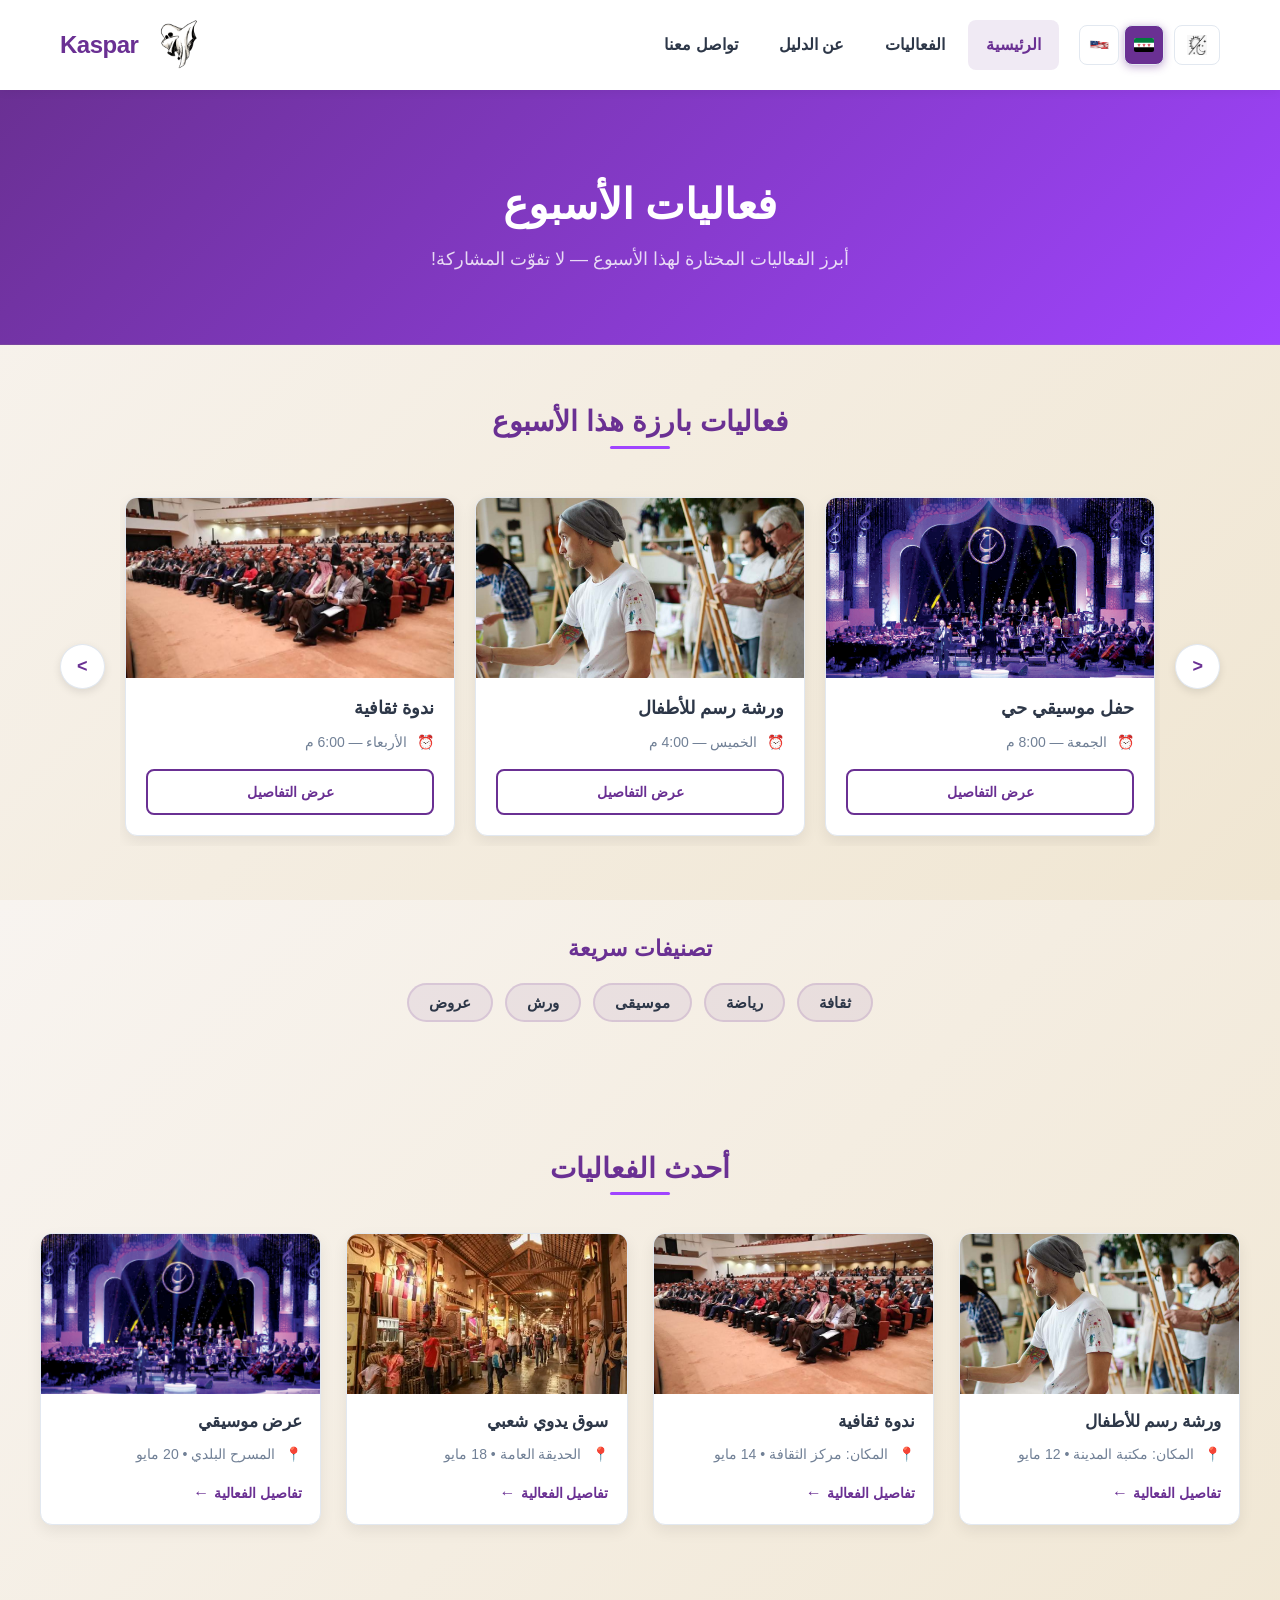
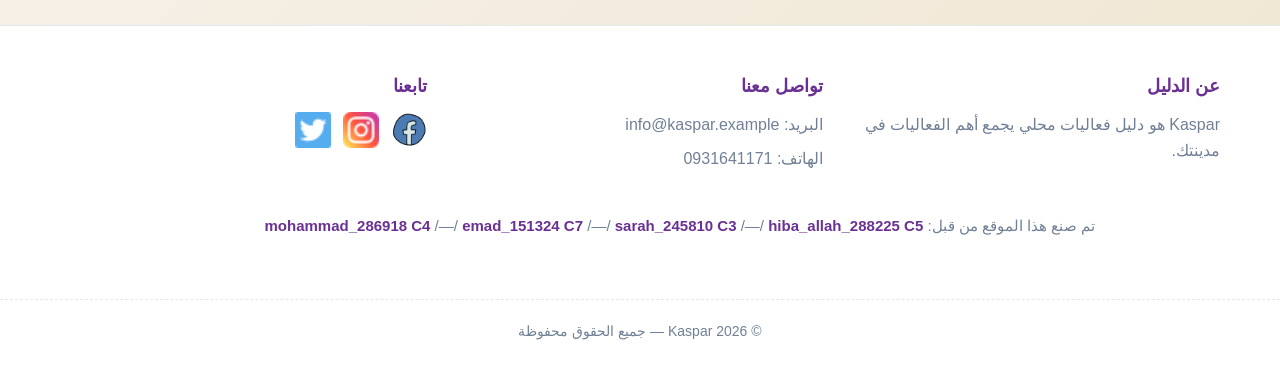
==== index.html @ 06687154 "first commit" ====
<!DOCTYPE html>
<html lang="ar" dir="rtl">
<head>
  <meta charset="utf-8" />
  <meta name="viewport" content="width=device-width, initial-scale=1" />
  <title>Kaspar — دليل فعاليات المدينة</title>

  <!-- Bootstrap CSS -->
  <link href="https://cdn.jsdelivr.net/npm/bootstrap@5.3.0/dist/css/bootstrap.min.css" rel="stylesheet">
  <link rel="stylesheet" href="assets/css/styles.css" />
  <link rel="stylesheet" href="all.min.css" />
</head>
<body>
  <!-- HEADER -->
  <header class="site-header">
    <div class="container header-row">
      <nav class="main-nav" id="mainNav">
        <ul>
          <li><a class="active" href="index.html">الرئيسية</a></li>
          <li><a href="events.html">الفعاليات</a></li>
          <li><a href="about.html">عن الدليل</a></li>
          <li><a href="contact.html">تواصل معنا</a></li>
        </ul>
      </nav>

      <a class="logo" href="index.html">
        <img src="assets/img/logo.png" alt="logo" />
        <span class="site-title">Kaspar</span>
      </a>

      <div class="control-buttons">
        <button class="control-btn dark-mode-btn" id="darkModeBtn" title="الوضع المظلم">
          <img src="assets/img/day-and-night.png" alt="الوضع المظلم" style="width: 20px; height: 20px;" />
        </button>
        
        <div class="language-buttons">
          <button class="control-btn language-btn active" id="arabicBtn" title="العربية">
            <img src="assets/img/Flag_of_Syria_(2025-).svg" alt="سوريا" />
          </button>
          <button class="control-btn language-btn" id="englishBtn" title="English">
            <img src="assets/img/UK.jpg" alt="English" />
          </button>
        </div>
      </div>
    </div>
  </header>

  <!-- HERO -->
  <section class="hero">
    <div class="container">
      <h1>فعاليات الأسبوع</h1>
      <p class="lead">أبرز الفعاليات المختارة لهذا الأسبوع — لا تفوّت المشاركة!</p>
    </div>
  </section>

  <!-- Featured slider -->
  <section class="featured container">
    <div class="section-title">
      <h2>فعاليات بارزة هذا الأسبوع</h2>
    </div>

    <div class="slider-wrap">
      <button class="slider-btn prev" aria-label="prev">&lt;</button>

      <div class="slider" id="featuredSlider">
        <article class="card">
          <img src="assets/img/event-1.jpg" alt="حفل موسيقي حي" />
          <div class="card-body">
            <h3>حفل موسيقي حي</h3>
            <p class="meta">الجمعة — 8:00 م</p>
            <a class="btn-link" href="event.html#event_1">عرض التفاصيل</a>
          </div>
        </article>

        <article class="card">
          <img src="assets/img/event-2.jpg" alt="ورشة رسم للأطفال" />
          <div class="card-body">
            <h3>ورشة رسم للأطفال</h3>
            <p class="meta">الخميس — 4:00 م</p>
            <a class="btn-link" href="event.html#event_2">عرض التفاصيل</a>
          </div>
        </article>

        <article class="card">
          <img src="assets/img/event-3.jpg" alt="ندوة ثقافية" />
          <div class="card-body">
            <h3>ندوة ثقافية</h3>
            <p class="meta">الأربعاء — 6:00 م</p>
            <a class="btn-link" href="event.html#event_3">عرض التفاصيل</a>
          </div>
        </article>

        <article class="card">
          <img src="assets/img/event-4.webp" alt=" سوق يدوي شعبي" />
          <div class="card-body">
            <h3>سوق يدوي شعبي</h3>
            <p class="meta">السبت — 7:00 ص إلى 1:00 م</p>
            <a class="btn-link" href="event.html#event_4">عرض التفاصيل</a>
          </div>
        </article>
      </div>

      <button class="slider-btn next" aria-label="next">&gt;</button>
    </div>
  </section>

  <!-- Quick categories -->
  <section class="categories container">
    <h3>تصنيفات سريعة</h3>
    <div class="badges">
      <a href ="events.html" target="_blank"><button class="badge">ثقافة</button></a>
      <a href ="events.html" target="_blank"><button class="badge">رياضة</button></a>
      <a href ="events.html" target="_blank"><button class="badge">موسيقى</button></a>
      <a href ="events.html" target="_blank"><button class="badge">ورش</button></a>
      <a href ="events.html" target="_blank"><button class="badge">عروض</button></a>
    </div>
  </section>

  <!-- Grid of latest events -->
  <section class="events container">
    <div class="section-title"><h2>أحدث الفعاليات</h2></div>

    <div class="grid">
      <article class="event-card">
        <img src="assets/img/event-2.jpg" alt="ورشة رسم للأطفال" />
        <div class="event-body">
          <h4>ورشة رسم للأطفال</h4>
          <p class="meta">المكان: مكتبة المدينة • 12 مايو</p>
          <a href="event.html#event_2" class="small-link">تفاصيل الفعالية</a>
        </div>
      </article>

      <article class="event-card">
        <img src="assets/img/event-3.jpg" alt="ندوة ثقافية" />
        <div class="event-body">
          <h4>ندوة ثقافية</h4>
          <p class="meta">المكان: مركز الثقافة • 14 مايو</p>
          <a href="event.html#event_3" class="small-link">تفاصيل الفعالية</a>
        </div>
      </article>

      <article class="event-card">
        <img src="assets/img/event-4.webp" alt="سوق يدوي شعبي" />
        <div class="event-body">
          <h4>سوق يدوي شعبي</h4>
          <p class="meta">الحديقة العامة • 18 مايو</p>
          <a href="event.html#event_4" class="small-link">تفاصيل الفعالية</a>
        </div>
      </article>

      <article class="event-card">
        <img src="assets/img/event-1.jpg" alt="عرض موسيقي" />
        <div class="event-body">
          <h4>عرض موسيقي</h4>
          <p class="meta">المسرح البلدي • 20 مايو</p>
          <a href="event.html#event_1" class="small-link">تفاصيل الفعالية</a>
        </div>
      </article>
    </div>
  </section>

  <!-- Footer -->
  <footer class="site-footer">
    <div class="container footer-grid">
      <div class="col">
        <h4>عن الدليل</h4>
        <p>Kaspar هو دليل فعاليات محلي يجمع أهم الفعاليات في مدينتك.</p>
      </div>

      <div class="col">
        <h4>تواصل معنا</h4>
        <p>البريد: info@kaspar.example</p>
        <p>الهاتف: 0931641171</p>
      </div>

      <div class="col">
        <h4>تابعنا</h4>
        <div class="socials">
          <a href="#"><img src="assets/img/social-fb.png" alt="fb" /></a>
          <a href="#"><img src="assets/img/social-ig.png" alt="ig" /></a>
          <a href="#"><img src="assets/img/social-tw.png" alt="tw" /></a>
        </div>
      </div>
    </div>

    <div class="made-by container">
      <p>تم صنع هذا الموقع من قبل:
        <strong>mohammad_286918  C4</strong> /—/ <strong>emad_151324  C7</strong> /—/ <strong>sarah_245810  C3</strong> /—/ <strong>hiba_allah_288225  C5</strong>
      </p>
    </div>

    <div class="copyright">
      © <span id="year"></span> Kaspar — جميع الحقوق محفوظة
    </div>
  </footer>

  <!-- Bootstrap JS -->
  <script src="https://cdn.jsdelivr.net/npm/bootstrap@5.3.0/dist/js/bootstrap.bundle.min.js"></script>
  <script src="assets/js/main.js"></script>

  <!-- Translation JavaScript -->
  <script>
    // Update texts for index.html
    window.updatePageTexts = function(lang) {
      const texts = {
        ar: {
          title: 'Kaspar — دليل فعاليات المدينة',
          home: 'الرئيسية',
          events: 'الفعاليات',
          about: 'عن الدليل',
          contact: 'تواصل معنا',
          heroTitle: 'فعاليات الأسبوع',
          heroSubtitle: 'أبرز الفعاليات المختارة لهذا الأسبوع — لا تفوّت المشاركة!',
          featuredTitle: 'فعاليات بارزة هذا الأسبوع',
          categoriesTitle: 'تصنيفات سريعة',
          latestEvents: 'أحدث الفعاليات',
          aboutFooter: 'عن الدليل',
          aboutText: 'Kaspar هو دليل فعاليات محلي يجمع أهم الفعاليات في مدينتك.',
          contactFooter: 'تواصل معنا',
          emailInfo: 'البريد: info@kaspar.example',
          phoneInfo: 'الهاتف: 0931641171',
          followFooter: 'تابعنا',
          madeBy: 'تم صنع هذا الموقع من قبل: mohammad_286918 /—/ emad_151324 /—/ sarah_245810 /—/ hiba_allah_288225',
          copyright: '© 2025 Kaspar — جميع الحقوق محفوظة'
        },
        en: {
          title: 'Kaspar — City Events Guide',
          home: 'Home',
          events: 'Events',
          about: 'About',
          contact: 'Contact',
          heroTitle: 'This Week\'s Events',
          heroSubtitle: 'Featured events selected for this week — don\'t miss out!',
          featuredTitle: 'Featured Events This Week',
          categoriesTitle: 'Quick Categories',
          latestEvents: 'Latest Events',
          aboutFooter: 'About the Guide',
          aboutText: 'Kaspar is a local events guide that brings together the most important events in your city.',
          contactFooter: 'Contact Us',
          emailInfo: 'Email: info@kaspar.example',
          phoneInfo: 'Phone: 0931641171',
          followFooter: 'Follow Us',
          madeBy: 'Made by: mohammad_286918 /—/ emad_151324 /—/ sarah_245810 /—/ hiba_allah_288225',
          copyright: '© 2025 Kaspar — All rights reserved'
        }
      };
      
      const currentTexts = texts[lang];
      
      // Update title
      document.title = currentTexts.title;
      
      // Update page texts
      const elements = {
        'h1': currentTexts.heroTitle,
        '.lead': currentTexts.heroSubtitle,
        '.section-title h2': currentTexts.featuredTitle,
        '.categories h3': currentTexts.categoriesTitle,
        '.events .section-title h2': currentTexts.latestEvents,
        // Update navbar
        'nav a[href="index.html"]': currentTexts.home,
        'nav a[href="events.html"]': currentTexts.events,
        'nav a[href="about.html"]': currentTexts.about,
        'nav a[href="contact.html"]': currentTexts.contact,
        // Update footer
        '.site-footer .footer-grid .col:nth-child(1) h4': currentTexts.aboutFooter,
        '.site-footer .footer-grid .col:nth-child(1) p': currentTexts.aboutText,
        '.site-footer .footer-grid .col:nth-child(2) h4': currentTexts.contactFooter,
        '.site-footer .footer-grid .col:nth-child(2) p:nth-child(2)': currentTexts.emailInfo,
        '.site-footer .footer-grid .col:nth-child(2) p:nth-child(3)': currentTexts.phoneInfo,
        '.site-footer .footer-grid .col:nth-child(3) h4': currentTexts.followFooter,
        '.site-footer .made-by p': currentTexts.madeBy,
        '.site-footer .copyright': currentTexts.copyright
      };
      
      Object.entries(elements).forEach(([selector, text]) => {
        const element = document.querySelector(selector);
        if (element) element.textContent = text;
      });
    };
  </script>
</body>
</html>
---- assets/css/styles.css ----
:root{
  --main-color: #6a3093;          
  --secondary-color: #a044ff;     
  --accent-color: #f27121;        
  --bg: #f8f9fa;                
  --section-bg: #ffffff;       
  --card-bg: #ffffff;            
  --text: #2d3748;                
  --muted: #718096;               
  --border-color: #e2e8f0;        
  --card-radius: 12px;
  --gap: 20px;
  --shadow-section: 0 4px 12px rgba(0, 0, 0, 0.05);
  --shadow-card: 0 6px 15px rgba(0, 0, 0, 0.07);
  --section-spacing: 50px;       
}

/* Global */
*{box-sizing:border-box;margin:0;padding:0}
html,body{height:100%}
body{
  font-family: "Tajawal", "Open Sans", sans-serif;
  background: var(--bg);
  color:var(--text);
  line-height:1.6;
  -webkit-font-smoothing:antialiased;
  -webkit-text-size-adjust:100%;
}

/* Container */
.container{
  width:100%;
  max-width:1200px;
  margin:0 auto;
  padding:0 20px;
}

/* Add spaces between sections */
section {
  margin: var(--section-spacing) 0;
}

/* Header */
.site-header{
  padding: 15px 0;
  background: #fff;
  box-shadow: 0 2px 10px rgba(0,0,0,0.05);
  position: sticky;
  top: 0;
  z-index: 100;
}
.header-row{
  display:flex;
  align-items:center;
  justify-content:space-between;
  position:relative;
  gap:20px;
  flex-wrap:nowrap;
}

.main-nav{
  order:1;
  flex:1 1 auto
}
.logo{
  order:2;
  display:flex;
  align-items:center;
  gap:12px;
  text-decoration:none;
  color:var(--text)
}
.logo img{
  width:60px;
  height:auto
}
.site-title{
  font-weight:800;
  font-size:24px;
  color:var(--main-color);
  letter-spacing:-0.5px
}

.main-nav ul{
  display:flex;
  gap:5px;
  align-items:center;
  justify-content:flex-start;
  list-style:none;
  padding-left:0;
  margin:0;
}

.main-nav a{
  color:var(--text);
  text-decoration:none;
  padding:12px 18px;
  border-radius:8px;
  display:inline-block;
  white-space:nowrap;
  font-weight:600;
  transition: all 0.2s ease;
}
.main-nav a:hover{ 
  color:var(--main-color); 
  background: rgba(106, 48, 147, 0.05);
}
.main-nav a.active{ 
  color:var(--main-color); 
  background: rgba(106, 48, 147, 0.1);
  font-weight: 700;
}

.hero{
  padding: 70px 0 50px;
  text-align:center;
  background: linear-gradient(135deg, var(--main-color) 0%, var(--secondary-color) 100%);
  color: white;
  margin-top: 0;
  border-bottom: 1px solid rgba(255, 255, 255, 0.1);
}

.hero .container {
  background: transparent;
  box-shadow: none;
  border: none;
  padding: 20px;
}

.hero h1{
  font-size:42px;
  margin-bottom:15px;
  color: white;
  font-weight:800;
}
.hero .lead{ 
  opacity:.9; 
  margin-top:10px; 
  color: rgba(255, 255, 255, 0.9); 
  font-weight:500;
  font-size: 18px;
  max-width: 600px;
  margin: 0 auto;
}

/* make each section look like a card/panel */
section .container{
  background: var(--section-bg);
  border-radius: 16px;
  padding: 30px;
  box-shadow: var(--shadow-section);
  border: 1px solid var(--border-color);
}

/* Section title */
.section-title{
  text-align: center;
  margin-bottom: 30px;
}
.section-title h2{
  font-size:28px;
  color: var(--main-color);
  font-weight:800;
  position: relative;
  display: inline-block;
  padding-bottom: 10px;
}
.section-title h2:after {
  content: '';
  position: absolute;
  bottom: 0;
  left: 50%;
  transform: translateX(-50%);
  width: 60px;
  height: 3px;
  background: var(--secondary-color);
  border-radius: 3px;
}

/* Slider (featured) */
.slider-wrap{
  display:flex;
  align-items:center;
  gap:15px;
  position:relative;
  margin-top: 10px;
}
.slider-btn{
  background: white;
  border: 1px solid var(--border-color);
  color: var(--main-color);
  padding: 12px 16px;
  border-radius: 50%;
  cursor: pointer;
  font-weight: bold;
  font-size: 18px;
  transition: all 0.2s ease;
  box-shadow: 0 3px 8px rgba(0,0,0,0.1);
  width: 45px;
  height: 45px;
  display: flex;
  align-items: center;
  justify-content: center;
}
.slider-btn:hover {
  background: var(--main-color);
  color: white;
  transform: translateY(-2px);
  box-shadow: 0 5px 12px rgba(106, 48, 147, 0.2);
}
.slider{
  display:flex;
  gap:20px;
  overflow:hidden;
  scroll-behavior:smooth;
  padding:10px 5px;
  width:100%;
}

/* card inside slider */
.card{
  width:330px;
  background:var(--card-bg);
  border-radius:var(--card-radius);
  overflow:hidden;
  box-shadow:var(--shadow-card);
  flex:0 0 auto;
  border: 1px solid var(--border-color);
  display:flex;
  flex-direction:column;
  transition: all 0.3s ease;
}
.card:hover{ 
  transform: translateY(-8px); 
  box-shadow: 0 15px 30px rgba(106, 48, 147, 0.15); 
  border-color: var(--secondary-color);
}

.card img{
  width:100%;
  height:180px;
  object-fit:cover;
  display:block;
}
.card-body{
  padding:20px;
  flex:1 1 auto;
  display:flex;
  flex-direction:column;
}
.card-body h3{
  font-size:18px;
  margin:0 0 12px;
  color:var(--text);
  font-weight:700;
}
.card-body .meta{
  font-size:14px;
  color:var(--muted);
  margin-bottom:15px;
  display: flex;
  align-items: center;
  gap: 5px;
}
.card-body .meta:before {
  content: "⏰";
  margin-left: 5px;
}
.btn-link{
  display:inline-block;
  padding:10px 18px;
  border-radius:8px;
  background:transparent;
  color:var(--main-color);
  text-decoration:none;
  font-size:14px;
  font-weight:700;
  border:2px solid var(--main-color);
  margin-top:auto;
  transition: all 0.2s ease;
  text-align: center;
}
.btn-link:hover {
  background: var(--main-color);
  color: white;
  transform: translateY(-2px);
}

/* Badges */
.categories{
  padding: 30px 0;
  text-align:center;
}
.categories .container{ 
  padding:25px; 
  background:transparent; 
  box-shadow:none; 
  border:none; 
}
.categories h3{
  font-size: 22px;
  color: var(--main-color);
  margin-bottom: 20px;
  font-weight: 700;
}
.badges{
  display:flex;
  gap:12px;
  flex-wrap:wrap;
  justify-content:center;
}
.badge{
  background: rgba(106, 48, 147, 0.08);
  border: 2px solid rgba(106, 48, 147, 0.15);
  padding:10px 20px;
  border-radius:30px;
  cursor:pointer;
  color:var(--text);
  font-weight:600;
  transition: all 0.2s ease;
  font-size: 15px;
}
.badge:hover, .badge.active {
  background: var(--main-color);
  color: white;
  border-color: var(--main-color);
  transform: translateY(-2px);
}

/* Grid events */
.events{
  padding: 40px 0;
}
.grid{
  display:grid;
  grid-template-columns:repeat(auto-fit,minmax(250px,1fr));
  gap:25px;
}
.event-card{
  background:var(--card-bg);
  border-radius:12px;
  overflow:hidden;
  box-shadow:var(--shadow-card);
  border: 1px solid var(--border-color);
  display:flex;
  flex-direction:column;
  min-height: 280px;
  transition: all 0.3s ease;
}
.event-card:hover {
  transform: translateY(-5px);
  box-shadow: 0 12px 25px rgba(106, 48, 147, 0.15);
  border-color: var(--secondary-color);
}
.event-card img{
  width:100%;
  height:160px;
  object-fit:cover;
  display:block;
}
.event-body{
  padding:18px;
  display:flex;
  flex-direction:column;
  justify-content:space-between;
  flex:1;
}
.event-body h4{
  margin:0 0 10px;
  color:var(--text);
  font-weight:700;
  font-size: 17px;
}
.event-body .meta{
  color:var(--muted);
  font-size:14px;
  margin-bottom:15px;
  display: flex;
  align-items: center;
  gap: 5px;
}
.event-body .meta:before {
  content: "📍";
  margin-left: 5px;
}
.small-link{
  font-size:14px;
  color:var(--main-color);
  text-decoration:none;
  font-weight:700;
  align-self:flex-start;
  transition: all 0.2s ease;
  display: inline-flex;
  align-items: center;
  gap: 5px;
}
.small-link:hover {
  color: var(--secondary-color);
  gap: 8px;
}
.small-link:after {
  content: "←";
  font-size: 16px;
}

/* Footer */
.site-footer{
  padding:50px 0 20px;
  border-top:1px solid var(--border-color);
  margin-top:50px;
  background: #fff;
}
.footer-grid{
  display:flex;
  gap:30px;
  flex-wrap:wrap;
  justify-content:space-between;
}
.col{
  flex:1;
  min-width:220px;
  color:var(--muted);
}
.col h4{
  color: var(--main-color);
  margin-bottom: 15px;
  font-size: 18px;
  font-weight: 700;
}
.col p {
  margin-bottom: 8px;
}
.socials{
  display: flex;
  gap: 12px;
}
.socials a{
  display: inline-block;
  transition: transform 0.2s ease;
}
.socials a:hover {
  transform: translateY(-3px);
}
.socials img{
  width:36px;
  height:36px;
}
.copyright{
  text-align:center;
  padding:20px 0 10px;
  color:var(--muted);
  border-top:1px dashed var(--border-color);
  margin-top:30px;
  font-size: 14px;
}

/* made-by */
.made-by{
  padding:15px 0;
  text-align:center;
  color:var(--muted);
  font-size:15px;
  margin: 20px 0;
}
.made-by strong{
  color:var(--main-color);
}

/* Responsive */
@media (max-width:992px){
  .logo img{width:52px}
  .site-title{font-size:20px}
  .card img{height:160px}
  
  .hero h1 {
    font-size: 32px;
  }
  .hero .lead {
    font-size: 16px;
  }
  
  .section-title h2 {
    font-size: 24px;
  }
  
  .grid {
    grid-template-columns: repeat(auto-fit, minmax(220px, 1fr));
    gap: 20px;
  }
}

@media (max-width:767px){
  .header-row{
    flex-wrap:wrap;
    align-items:center;
    justify-content: center;
    gap: 15px;
  }
  .logo{
    order: 1;
    width: auto;
    margin-bottom: 5px;
  }
  .main-nav{
    order: 2;
    width: 100%;
    margin-top: 10px;
  }
  .main-nav ul{
    display:flex;
    flex-wrap:wrap;
    justify-content:center;
    gap:5px;
    padding:0;
  }
  .main-nav a{
    padding:8px 12px;
    font-size:14px;
  }

  .slider{
    overflow-x:auto;
    padding-bottom:10px;
    -webkit-overflow-scrolling:touch;
    scrollbar-width: none;
  }
  .slider::-webkit-scrollbar {
    display: none;
  }
  .slider-btn{
    display:none;
  }

  .event-card{
    min-height:260px;
  }
  
  .hero {
    padding: 50px 0 40px;
  }
  
  .footer-grid {
    flex-direction: column;
    gap: 25px;
  }
  
  section .container {
    padding: 25px 20px;
  }
}

/* Accessibility */
.main-nav a:focus{
  outline:2px dashed var(--main-color);
  outline-offset:4px;
}
.btn-link:focus{
  outline:2px dashed var(--main-color);
  outline-offset:4px;
}

/* Add spaces between sections */
.hero, .featured, .categories, .events {
  margin-bottom: 60px;
}

/* =========================================== */
/* EVENT DETAIL PAGE STYLES - ADDED SECTION */
/* =========================================== */

/* Detail Section for Event Pages */
.detail{
  background-repeat: no-repeat;
  background-size: cover;
  background-position: center;
  display: flex;
  flex-wrap: wrap;
  justify-content: space-between;
  align-items: flex-start;
  gap: 30px;
  padding: 40px 20px;
  margin: 30px 0;
  position: relative;
  min-height: 100vh;
  border-radius: 16px;
  box-shadow: var(--shadow-section);
  border: 1px solid var(--border-color);
}

.detail::before {
  content: '';
  position: absolute;
  top: 0;
  left: 0;
  right: 0;
  bottom: 0;
  background: rgba(255, 255, 255, 0.85);
  z-index: 1;
  border-radius: 16px;
}

.detail > * {
  position: relative;
  z-index: 2;
}

.detail .text {
  flex: 1 1 600px;
  background: var(--section-bg);
  padding: 30px;
  border-radius: var(--card-radius);
  box-shadow: var(--shadow-card);
}

.detail .video,
.detail .img {
  flex: 1 1 400px;
  display: flex;
  flex-direction: column;
  gap: 20px;
  align-items: center;
}

.detail .video video,
.detail .img img {
  max-width: 100%;
  height: auto;
  border-radius: var(--card-radius);
  box-shadow: var(--shadow-card);
  border: 1px solid var(--border-color);
}

/* Event Detail Text Styles */
.detail .text h1 {
  font-size: 2.2rem;
  margin-bottom: 15px;
  color: var(--main-color);
  border-bottom: 2px solid var(--secondary-color);
  padding-bottom: 10px;
}

.detail .text h2 {
  font-size: 1.8rem;
  margin: 25px 0 15px;
  color: var(--main-color);
}

.detail .text h4 {
  font-size: 1.2rem;
  margin: 10px 0;
  color: var(--text);
}

.detail .text p {
  margin-bottom: 15px;
  font-size: 1.1rem;
  line-height: 1.7;
}

.detail .text .meta {
  color: var(--muted);
  font-size: 14px;
  margin-bottom: 15px;
  display: flex;
  align-items: center;
  gap: 5px;
}

.detail .text .meta:before {
  content: "📍";
  margin-left: 5px;
}

/* Badges for Event Detail Page */
.detail .badges {
  display: flex;
  gap: 15px;
  margin: 20px 0;
}

.detail .badge {
  background-color: var(--main-color);
  color: white;
  border: none;
  padding: 10px 20px;
  border-radius: 5px;
  cursor: pointer;
  font-size: 1rem;
  transition: background-color 0.3s;
  font-weight: 600;
}

.detail .badge:hover {
  background-color: var(--secondary-color);
}

/* Event Detail Grid */
.detail .grid {
  display: grid;
  grid-template-columns: repeat(auto-fit, minmax(250px, 1fr));
  gap: 25px;
  margin-top: 20px;
}

/* Event Detail Responsive */
@media (max-width: 768px) {
  .detail {
    flex-direction: column;
    padding: 20px 10px;
  }
  
  .detail .text,
  .detail .video,
  .detail .img {
    flex: 1 1 100%;
    width: 100%;
  }
  
  .detail .text h1 {
    font-size: 1.8rem;
  }
  
  .detail .text h2 {
    font-size: 1.5rem;
  }
  
  .detail .badges {
    flex-direction: column;
    align-items: center;
  }
  
  .detail .badge {
    width: 100%;
    max-width: 250px;
  }
}

@media (min-width: 1200px) {
  .detail .text {
    flex: 1 1 700px;
  }
  
  .detail .video,
  .detail .img {
    flex: 1 1 500px;
  }
}

/* =========================================== */
/* END OF EVENT DETAIL PAGE STYLES */
/* =========================================== */

/* About Page Styles */
.about-page {
  font-family: Arial, sans-serif, Helvetica, 'Times New Roman', Times, serif;
  margin: 0;
  padding: 0;
  background: #f8f9fa;
  color: #3b3b3b;
  min-height: 100vh;
}

.about-page header {
  text-align: center;
  padding: 40px 20px 20px;
}

.about-page header h1 {
  font-size: 2.5em;
  margin: 0;
}

.about-page header .line {
  width: 100px;
  height: 3px;
  background: #ddd;
  margin: 15px auto;
}

.about-page section {
  max-width: 1000px;
  margin: 40px auto;
  padding: 0 20px;
}

.about-page section h2,
.about-page section h3,
.about-page section h4 {
  margin-bottom: 15px;
  color: #222;
}

.about-guide {
  display: grid;
  grid-template-columns: 1fr 2fr;
  gap: 30px;
  align-items: center;
  background: white;
  padding: 40px;
  border-radius: 15px;
  box-shadow: 0 4px 20px rgba(0, 0, 0, 0.1);
  margin: 30px 0;
}

.about-guide img {
  width: 100%;
  border-radius: 85px;
  box-shadow: 0 2px 6px rgba(0, 0, 0, 0.1);
}

.about-cards {
  display: grid;
  grid-template-columns: repeat(auto-fit, minmax(280px, 1fr));
  gap: 25px;
  margin: 30px 0;
}

.about-card {
  border: 1px solid #e0e0e0;
  border-radius: 12px;
  padding: 25px;
  background: white;
  box-shadow: 0 2px 10px rgba(0, 0, 0, 0.05);
  transition: transform 0.3s ease, box-shadow 0.3s ease;
  border-right: 4px solid var(--main-color);
}

.about-card:hover {
  transform: translateY(-2px);
  box-shadow: 0 4px 20px rgba(0, 0, 0, 0.1);
}

.about-team {
  display: grid;
  grid-template-columns: repeat(auto-fit, minmax(200px, 1fr));
  gap: 25px;
  text-align: center;
  margin: 30px 0;
  background: white;
  padding: 30px;
  border-radius: 15px;
  box-shadow: 0 4px 20px rgba(0, 0, 0, 0.1);
}

.about-team img {
  width: 100px;
  height: 100px;
  border-radius: 50%;
  object-fit: cover;
  margin-bottom: 10px;
}

.about-page ul.guidelines {
  list-style: disc inside;
  line-height: 1.6;
}

.about-cta {
  text-align: center;
  padding: 40px;
  background: linear-gradient(135deg, var(--main-color), #667eea);
  color: white;
  border-radius: 15px;
  margin: 40px 0;
  box-shadow: 0 4px 20px rgba(0, 0, 0, 0.1);
}

.about-cta button {
  background: white;
  color: var(--main-color);
  border: 2px solid white;
  padding: 15px 30px;
  border-radius: 8px;
  font-size: 1.1em;
  font-weight: 600;
  cursor: pointer;
  transition: all 0.3s ease;
}

.about-cta button:hover {
  background: transparent;
  color: white;
  transform: translateY(-2px);
}

/* About Page Responsive */
@media (max-width: 992px) {
  .about-guide {
    grid-template-columns: 1fr;
    padding: 30px;
    gap: 20px;
  }
  
  .about-cards {
    grid-template-columns: repeat(auto-fit, minmax(250px, 1fr));
    gap: 20px;
  }
  
  .about-team {
    grid-template-columns: repeat(auto-fit, minmax(150px, 1fr));
    gap: 20px;
    padding: 25px;
  }
}

@media (max-width: 768px) {
  .about-guide {
    padding: 20px;
    margin: 20px 0;
  }
  
  .about-guide img {
    border-radius: 50px;
  }
  
  .about-cards {
    grid-template-columns: 1fr;
    gap: 15px;
  }
  
  .about-card {
    padding: 20px;
  }
  
  .about-team {
    grid-template-columns: repeat(auto-fit, minmax(120px, 1fr));
    gap: 15px;
    padding: 20px;
  }
  
  .about-team img {
    width: 80px;
    height: 80px;
  }
  
  .about-cta {
    padding: 30px 20px;
    margin: 30px 0;
  }
}

@media (max-width: 480px) {
  .about-guide {
    padding: 15px;
  }
  
  .about-card {
    padding: 15px;
  }
  
  .about-team {
    padding: 15px;
  }
  
  .about-cta {
    padding: 25px 15px;
  }
  
  .about-cta button {
    padding: 12px 24px;
    font-size: 1em;
  }
}

/* Events Page Responsive */
@media (max-width: 992px) {
  .events .grid {
    grid-template-columns: repeat(auto-fit, minmax(220px, 1fr));
    gap: 20px;
  }
}

@media (max-width: 767px) {
  .events .grid {
    grid-template-columns: repeat(auto-fit, minmax(200px, 1fr));
    gap: 15px;
  }
  
  .event-card {
    min-height: 240px;
  }
  
  .event-card img {
    height: 140px;
  }
  
  .event-body {
    padding: 15px;
  }
  
  .event-body h4 {
    font-size: 16px;
  }
  
  .event-body .meta {
    font-size: 13px;
  }
}

/* Event detail page specific styles */
.event-detail .event-grid{
  display:grid;
  grid-template-columns: 1fr 420px;
  gap:30px;
  align-items:start;
}
.event-image img{
  width:100%;
  height:auto;
  border-radius:12px;
  display:block;
  box-shadow: var(--shadow-card);
  border:1px solid var(--border-color);
}
.event-info h3{
  color:var(--main-color);
  font-size:26px;
  margin-bottom:8px;
}
.event-info p{margin:10px 0;color:var(--text)}
.event-meta-list p{color:var(--muted);margin:6px 0}
.event-actions{display:flex;gap:12px;margin-top:14px}
.event-actions .btn-link{padding:10px 16px}

.schedule{display:grid;gap:12px}
.schedule-item{background:var(--card-bg);padding:15px;border-radius:12px;border:1px solid var(--border-color);box-shadow:var(--shadow-card)}
.schedule-item h4{margin:0;color:var(--main-color);font-size:18px}
.schedule-item .muted{color:var(--muted);margin-top:6px}

.speakers{display:flex;gap:18px;flex-wrap:wrap}
.speaker{background:var(--card-bg);border-radius:12px;padding:12px;min-width:160px;text-align:center;border:1px solid var(--border-color);box-shadow:var(--shadow-card)}
.speaker img{width:100%;height:140px;object-fit:cover;border-radius:10px;margin-bottom:8px}
.speaker h5{margin:6px 0 2px;color:var(--text);font-weight:700}
.speaker .muted{color:var(--muted);font-size:14px}

.gallery{display:grid;grid-template-columns:repeat(auto-fit,minmax(140px,1fr));gap:12px}
.gallery img{width:100%;height:120px;object-fit:cover;border-radius:10px;border:1px solid var(--border-color);box-shadow:var(--shadow-card)}

/* make event grid stack on small screens */
@media (max-width:992px){
  .event-detail .event-grid{grid-template-columns:1fr}
  .event-info{order:2}
  .event-image{order:1}
}

@media (max-width:480px){
  .event-info h3{font-size:20px}
  .speaker img{height:100px}
  .gallery img{height:90px}
  .event-actions{flex-direction:column}
}




/* Bootstrap Alert Styling */
.alert {
    border-radius: 12px;
    border: none;
    box-shadow: var(--shadow-card);
    font-weight: 500;
}

.alert-success {
    background: linear-gradient(135deg, #d4edda, #c3e6cb);
    color: #155724;
}

.alert-danger {
    background: linear-gradient(135deg, #f8d7da, #f1b0b7);
    color: #721c24;
}

.alert-warning {
    background: linear-gradient(135deg, #fff3cd, #ffeaa7);
    color: #856404;
}

/* Bootstrap Button Styling */
.btn {
    border-radius: 8px;
    font-weight: 600;
    transition: all 0.3s ease;
    border: none;
}

.btn-primary {
    background: linear-gradient(135deg, var(--main-color), var(--secondary-color));
    color: white;
}

.btn-primary:hover {
    background: linear-gradient(135deg, var(--secondary-color), var(--main-color));
    transform: translateY(-2px);
    box-shadow: 0 8px 20px rgba(106, 48, 147, 0.3);
}

.btn-outline-primary {
    border: 2px solid var(--main-color);
    color: var(--main-color);
    background: transparent;
}

.btn-outline-primary:hover {
    background: var(--main-color);
    color: white;
    transform: translateY(-2px);
}

/* Bootstrap Form Styling */
.form-control, .form-select {
    border-radius: 8px;
    border: 1px solid var(--border-color);
    padding: 12px 15px;
    font-size: 16px;
    transition: all 0.3s ease;
    background: var(--card-bg);
}

.form-control:focus, .form-select:focus {
    border-color: var(--main-color);
    box-shadow: 0 0 0 0.2rem rgba(106, 48, 147, 0.25);
    background: var(--section-bg);
}

.form-label {
    font-weight: 600;
    color: var(--text);
    margin-bottom: 8px;
}

/* Bootstrap Grid Compatibility */
.row.g-3 {
    margin: 0 -10px;
}

.row.g-3 > [class*="col-"] {
    padding: 0 10px;
}

/* Responsive adjustments for Bootstrap components */
@media (max-width: 768px) {
    .btn {
        padding: 10px 20px;
        font-size: 14px;
    }
    
    .form-control, .form-select {
        padding: 10px 12px;
        font-size: 14px;
    }
    
    .alert {
        font-size: 14px;
        padding: 12px 15px;
    }
}

/* Additional utility classes */
.text-primary {
    color: var(--main-color) !important;
}

.bg-primary {
    background-color: var(--main-color) !important;
}

.border-primary {
    border-color: var(--main-color) !important;
}

/* ===== Dark Mode and Control Buttons ===== */
body {
    background: linear-gradient(135deg, #f8f4f0 0%, #f0e6d2 100%);
    min-height: 100vh;
}

/* Control Buttons */
.control-buttons {
    display: flex;
    align-items: center;
    gap: 10px;
}

.control-btn {
    background: var(--section-bg);
    border: 1px solid var(--border-color);
    border-radius: 8px;
    padding: 8px 12px;
    cursor: pointer;
    transition: all 0.3s ease;
    display: flex;
    align-items: center;
    justify-content: center;
    min-width: 40px;
    height: 40px;
}

.control-btn:hover {
    background: var(--main-color);
    color: white;
    transform: translateY(-2px);
    box-shadow: 0 4px 12px rgba(106, 48, 147, 0.3);
}

.dark-mode-btn {
    font-size: 16px;
}

.language-buttons {
    display: flex;
    gap: 5px;
}

.language-btn {
    padding: 6px;
}

.language-btn img {
    width: 20px;
    height: 14px;
    border-radius: 2px;
}

.language-btn.active {
    background: var(--main-color);
    color: white;
    box-shadow: 0 2px 8px rgba(106, 48, 147, 0.4);
}

/* Dark Mode */
[data-theme="dark"] {
    --bg-color: #1a1a1a;
    --text-color: #ffffff;
    --section-bg: #2d2d2d;
    --border-color: #404040;
    --muted: #e0e0e0;
    --shadow-section: 0 4px 20px rgba(0, 0, 0, 0.3);
}

[data-theme="dark"] body {
    background: linear-gradient(135deg, #f8f4f0 0%, #f0e6d2 100%);
    color: var(--text-color);
}

[data-theme="dark"] .site-header {
    background: var(--section-bg);
    border-bottom: 1px solid var(--border-color);
}

[data-theme="dark"] .hero {
    background: linear-gradient(135deg, var(--section-bg) 0%, var(--bg-color) 100%);
}

[data-theme="dark"] .card,
[data-theme="dark"] .event-card {
    background: var(--section-bg);
    border: 1px solid var(--border-color);
}

[data-theme="dark"] .site-footer {
    background: var(--section-bg);
    border-top: 1px solid var(--border-color);
}

[data-theme="dark"] .filters-container {
    background: var(--section-bg);
    border: 1px solid var(--border-color);
}

[data-theme="dark"] .detail {
    background: var(--section-bg);
    border: 1px solid var(--border-color);
}

[data-theme="dark"] .about-guide,
[data-theme="dark"] .about-cards,
[data-theme="dark"] .about-team,
[data-theme="dark"] .guidelines-section,
[data-theme="dark"] .about-cta {
    background: var(--section-bg);
    border: 1px solid var(--border-color);
}

/* Dark Mode Colors */
[data-theme="dark"] h1,
[data-theme="dark"] h2,
[data-theme="dark"] h3,
[data-theme="dark"] h4,
[data-theme="dark"] h5,
[data-theme="dark"] h6 {
    color: #DDA0DD !important;
}

[data-theme="dark"] a {
    color: #8A2BE2 !important;
}

[data-theme="dark"] .btn {
    color: #6A0DAD !important;
}

[data-theme="dark"] .card-title,
[data-theme="dark"] .event-title {
    color: #DDA0DD !important;
}

[data-theme="dark"] .lead,
[data-theme="dark"] .card-text,
[data-theme="dark"] p {
    color: #c0c0c0 !important;
}

[data-theme="dark"] .control-btn {
    background: var(--section-bg);
    border: 1px solid var(--border-color);
    color: var(--text-color);
}

[data-theme="dark"] .control-btn:hover {
    background: var(--main-color);
    color: white;
}

[data-theme="dark"] .form-control,
[data-theme="dark"] .form-label {
    background: var(--section-bg);
    border: 1px solid var(--border-color);
    color: white !important;
}

[data-theme="dark"] .form-control:focus {
    background: var(--section-bg);
    border-color: var(--main-color);
    color: white !important;
}

[data-theme="dark"] .form-control::placeholder {
    color: #cccccc !important;
}

/* Mobile Responsive */
@media (max-width: 768px) {
    .control-buttons {
        gap: 5px;
    }
    
    .control-btn {
        min-width: 35px;
        height: 35px;
        padding: 6px 8px;
    }
    
    .language-btn img {
        width: 16px;
        height: 12px;
    }

    /* Team Names Fix */
    .about-team {
        display: grid;
        grid-template-columns: 1fr;
        gap: 20px;
        padding: 0 10px;
    }

    .team-member {
        text-align: center;
        padding: 15px;
        background: var(--section-bg);
        border-radius: 12px;
        box-shadow: var(--shadow-section);
        border: 1px solid var(--border-color);
    }

    .team-member h3 {
        font-size: 14px;
        word-break: break-all;
        line-height: 1.3;
        margin: 10px 0 5px 0;
        color: var(--text-color);
    }

    .team-member p {
        font-size: 12px;
        color: var(--muted);
        margin: 0;
    }

    .member-image {
        width: 60px;
        height: 60px;
        margin: 0 auto;
        border-radius: 50%;
        overflow: hidden;
    }

    .member-image img {
        width: 100%;
        height: 100%;
        object-fit: cover;
    }
}

/* ===== Events Page CSS ===== */

.filters-section {
    margin: 30px 0;
}

.filters-container {
    background: var(--section-bg);
    border-radius: 16px;
    padding: 25px;
    box-shadow: var(--shadow-section);
    border: 1px solid var(--border-color);
}

.search-box {
    position: relative;
}

.search-box:before {
    content: "🔍";
    position: absolute;
    left: 15px;
    top: 50%;
    transform: translateY(-50%);
    color: var(--muted);
}

.search-box input {
    padding-right: 15px;
    padding-left: 45px;
}

.active-filters {
    display: none;
    background: rgba(106, 48, 147, 0.05);
    border-radius: 8px;
    padding: 12px 15px;
    border-right: 3px solid var(--main-color);
}

.active-filter {
    background: var(--main-color);
    color: white;
    padding: 4px 10px;
    border-radius: 20px;
    font-size: 13px;
    margin-left: 8px;
    display: inline-block;
}

.btn-remove-filters {
    background: none;
    border: none;
    color: var(--danger-color);
    font-size: 13px;
    cursor: pointer;
    margin-right: 10px;
    text-decoration: underline;
}

.btn-remove-filters:hover {
    color: #dc3545;
}

.no-results {
    background: var(--section-bg);
    border-radius: 16px;
    padding: 40px;
    box-shadow: var(--shadow-section);
    border: 1px solid var(--border-color);
}

.event-badge {
    display: inline-block;
    padding: 4px 10px;
    border-radius: 12px;
    font-size: 12px;
    font-weight: 600;
    margin-bottom: 8px;
}

.event-badge.culture { background: rgba(106, 48, 147, 0.1); color: var(--main-color); }
.event-badge.arts { background: rgba(255, 193, 7, 0.1); color: #856404; }
.event-badge.music { background: rgba(220, 53, 69, 0.1); color: #721c24; }
.event-badge.sports { background: rgba(40, 167, 69, 0.1); color: #155724; }
.event-badge.family { background: rgba(23, 162, 184, 0.1); color: #0c5460; }
.event-badge.education { background: rgba(108, 117, 125, 0.1); color: #383d41; }
.event-badge.technology { background: rgba(111, 66, 193, 0.1); color: #4e2d7e; }

@media (max-width: 768px) {
    .filters-container {
        padding: 20px;
    }
    
    .active-filter {
        display: block;
        margin: 5px 0;
    }
}
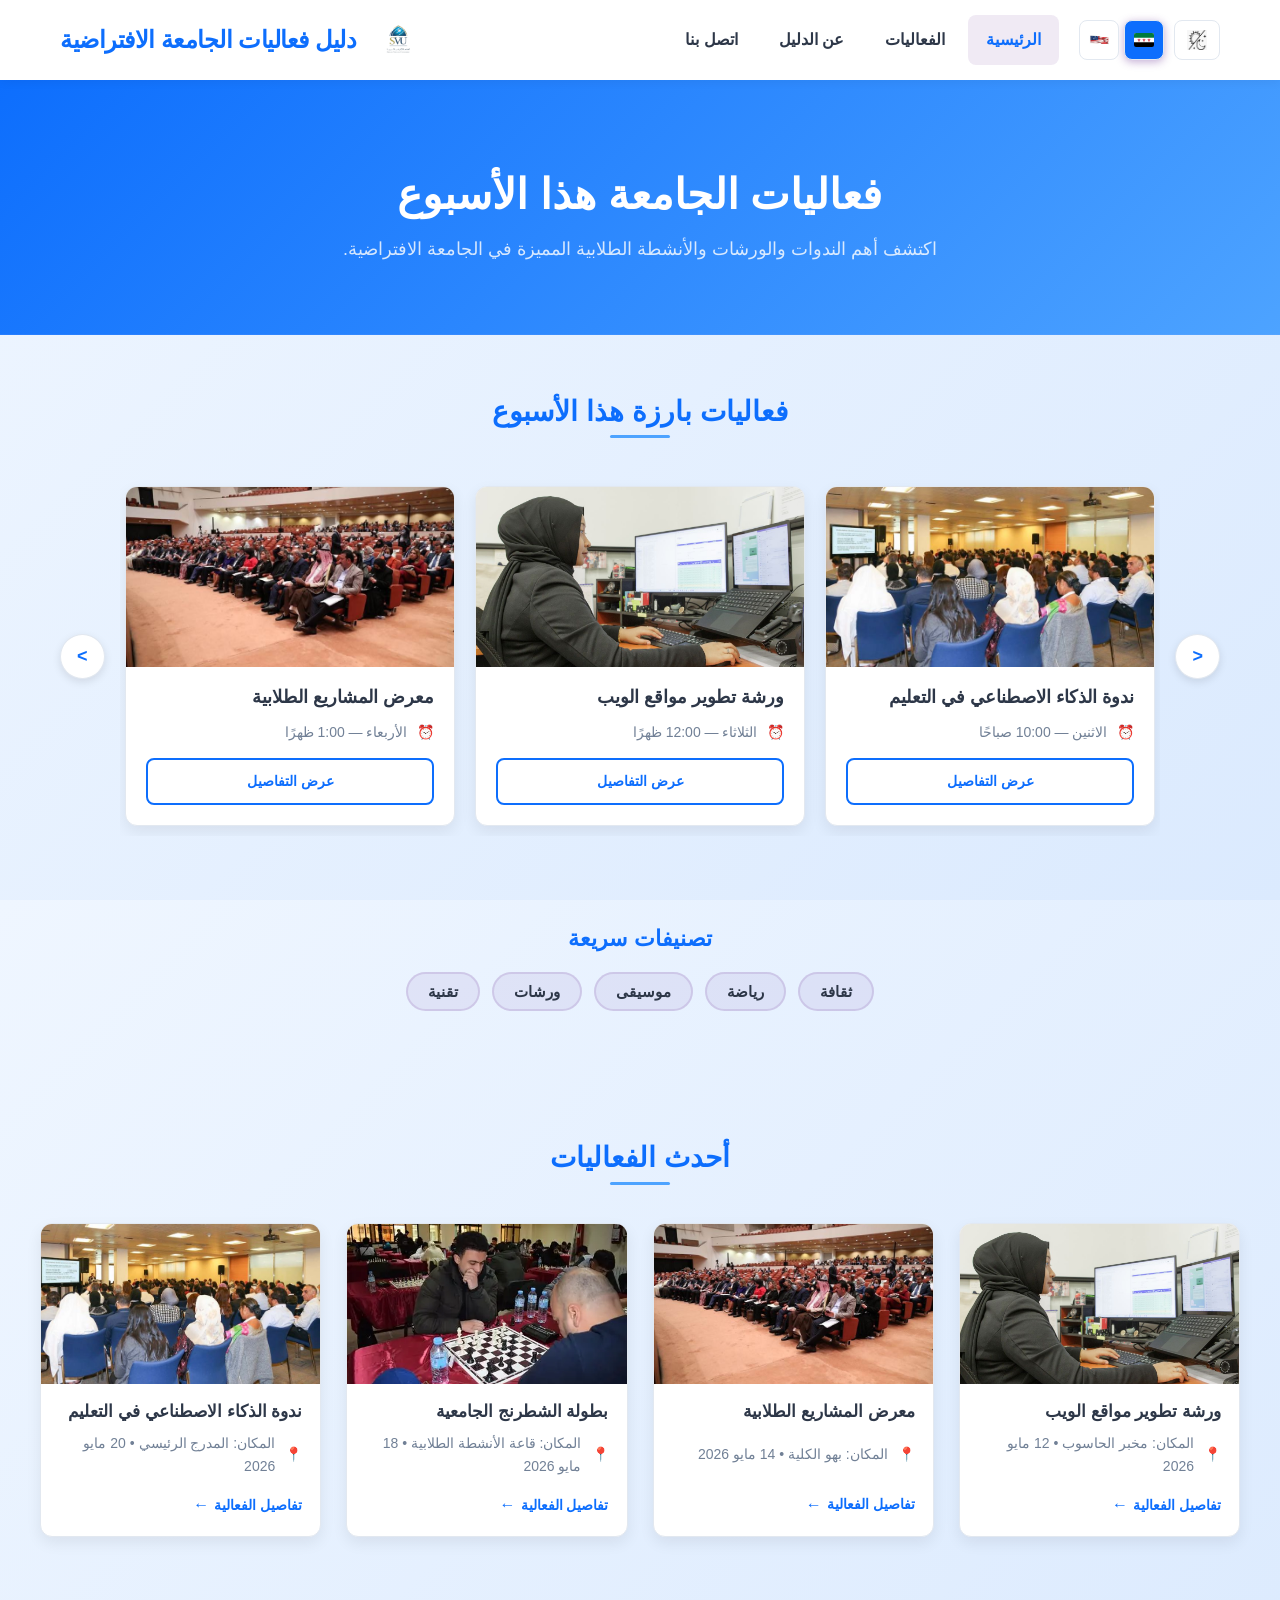
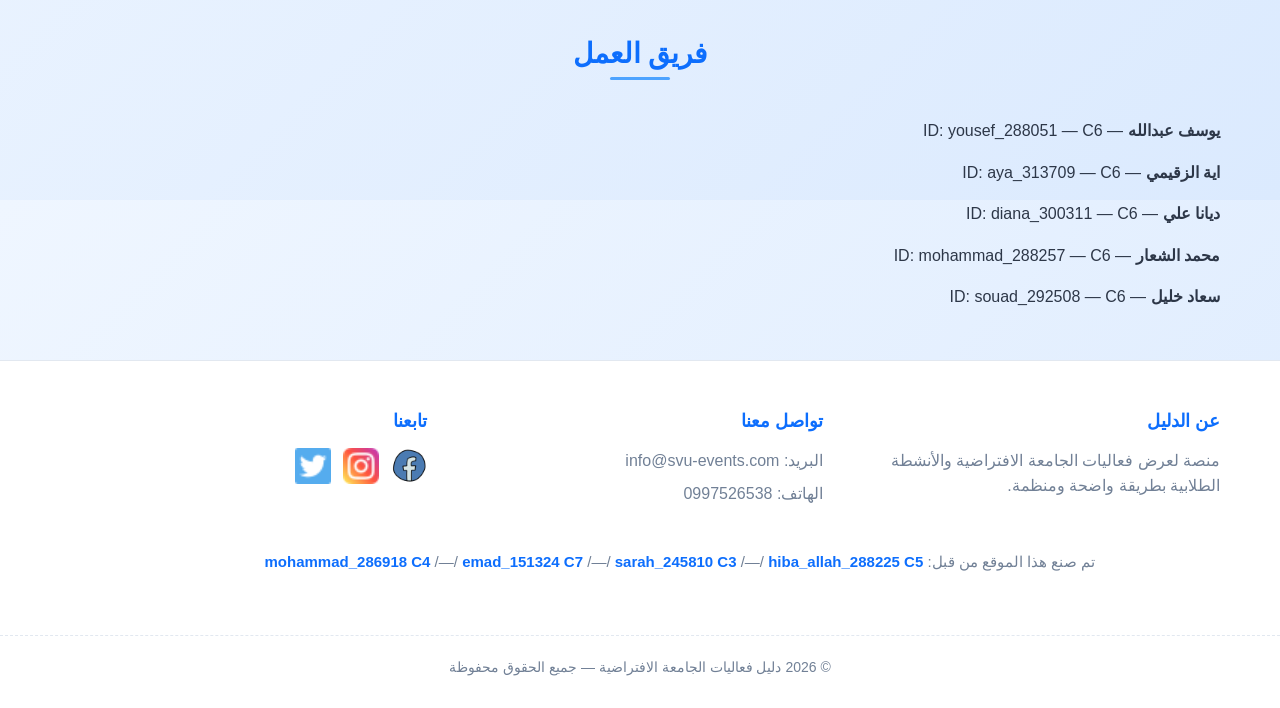
==== commit 92c165b1: "Initial upload" ====
--- a/index.html
+++ b/index.html
@@ -3,7 +3,7 @@
 <head>
   <meta charset="utf-8" />
   <meta name="viewport" content="width=device-width, initial-scale=1" />
-  <title>Kaspar — دليل فعاليات المدينة</title>
+  <title>دليل فعاليات الجامعة الافتراضية</title>
 
   <!-- Bootstrap CSS -->
   <link href="https://cdn.jsdelivr.net/npm/bootstrap@5.3.0/dist/css/bootstrap.min.css" rel="stylesheet">
@@ -19,23 +19,23 @@
           <li><a class="active" href="index.html">الرئيسية</a></li>
           <li><a href="events.html">الفعاليات</a></li>
           <li><a href="about.html">عن الدليل</a></li>
-          <li><a href="contact.html">تواصل معنا</a></li>
+          <li><a href="contact.html">اتصل بنا</a></li>
         </ul>
       </nav>
 
       <a class="logo" href="index.html">
-        <img src="assets/img/logo.png" alt="logo" />
-        <span class="site-title">Kaspar</span>
+        <img src="assets/img/logo.png" alt="شعار الموقع" />
+        <span class="site-title">دليل فعاليات الجامعة الافتراضية</span>
       </a>
 
       <div class="control-buttons">
         <button class="control-btn dark-mode-btn" id="darkModeBtn" title="الوضع المظلم">
           <img src="assets/img/day-and-night.png" alt="الوضع المظلم" style="width: 20px; height: 20px;" />
         </button>
-        
+
         <div class="language-buttons">
           <button class="control-btn language-btn active" id="arabicBtn" title="العربية">
-            <img src="assets/img/Flag_of_Syria_(2025-).svg" alt="سوريا" />
+            <img src="assets/img/Flag_of_Syria_(2025-).svg" alt="العربية" />
           </button>
           <button class="control-btn language-btn" id="englishBtn" title="English">
             <img src="assets/img/UK.jpg" alt="English" />
@@ -48,8 +48,8 @@
   <!-- HERO -->
   <section class="hero">
     <div class="container">
-      <h1>فعاليات الأسبوع</h1>
-      <p class="lead">أبرز الفعاليات المختارة لهذا الأسبوع — لا تفوّت المشاركة!</p>
+      <h1>فعاليات الجامعة هذا الأسبوع</h1>
+      <p class="lead">اكتشف أهم الندوات والورشات والأنشطة الطلابية المميزة في الجامعة الافتراضية.</p>
     </div>
   </section>
 
@@ -60,47 +60,47 @@
     </div>
 
     <div class="slider-wrap">
-      <button class="slider-btn prev" aria-label="prev">&lt;</button>
+      <button class="slider-btn prev" aria-label="السابق">&lt;</button>
 
       <div class="slider" id="featuredSlider">
         <article class="card">
-          <img src="assets/img/event-1.jpg" alt="حفل موسيقي حي" />
-          <div class="card-body">
-            <h3>حفل موسيقي حي</h3>
-            <p class="meta">الجمعة — 8:00 م</p>
+          <img src="assets/img/event-1.jpg" alt="ندوة الذكاء الاصطناعي" />
+          <div class="card-body">
+            <h3>ندوة الذكاء الاصطناعي في التعليم</h3>
+            <p class="meta">الاثنين — 10:00 صباحًا</p>
             <a class="btn-link" href="event.html#event_1">عرض التفاصيل</a>
           </div>
         </article>
 
         <article class="card">
-          <img src="assets/img/event-2.jpg" alt="ورشة رسم للأطفال" />
-          <div class="card-body">
-            <h3>ورشة رسم للأطفال</h3>
-            <p class="meta">الخميس — 4:00 م</p>
+          <img src="assets/img/event-2.jpg" alt="ورشة تطوير مواقع الويب" />
+          <div class="card-body">
+            <h3>ورشة تطوير مواقع الويب</h3>
+            <p class="meta">الثلاثاء — 12:00 ظهرًا</p>
             <a class="btn-link" href="event.html#event_2">عرض التفاصيل</a>
           </div>
         </article>
 
         <article class="card">
-          <img src="assets/img/event-3.jpg" alt="ندوة ثقافية" />
-          <div class="card-body">
-            <h3>ندوة ثقافية</h3>
-            <p class="meta">الأربعاء — 6:00 م</p>
+          <img src="assets/img/event-3.jpg" alt="معرض المشاريع الطلابية" />
+          <div class="card-body">
+            <h3>معرض المشاريع الطلابية</h3>
+            <p class="meta">الأربعاء — 1:00 ظهرًا</p>
             <a class="btn-link" href="event.html#event_3">عرض التفاصيل</a>
           </div>
         </article>
 
         <article class="card">
-          <img src="assets/img/event-4.webp" alt=" سوق يدوي شعبي" />
-          <div class="card-body">
-            <h3>سوق يدوي شعبي</h3>
-            <p class="meta">السبت — 7:00 ص إلى 1:00 م</p>
+          <img src="assets/img/event-4.webp" alt="بطولة الشطرنج الجامعية" />
+          <div class="card-body">
+            <h3>بطولة الشطرنج الجامعية</h3>
+            <p class="meta">الخميس — 11:00 صباحًا</p>
             <a class="btn-link" href="event.html#event_4">عرض التفاصيل</a>
           </div>
         </article>
       </div>
 
-      <button class="slider-btn next" aria-label="next">&gt;</button>
+      <button class="slider-btn next" aria-label="التالي">&gt;</button>
     </div>
   </section>
 
@@ -108,11 +108,11 @@
   <section class="categories container">
     <h3>تصنيفات سريعة</h3>
     <div class="badges">
-      <a href ="events.html" target="_blank"><button class="badge">ثقافة</button></a>
-      <a href ="events.html" target="_blank"><button class="badge">رياضة</button></a>
-      <a href ="events.html" target="_blank"><button class="badge">موسيقى</button></a>
-      <a href ="events.html" target="_blank"><button class="badge">ورش</button></a>
-      <a href ="events.html" target="_blank"><button class="badge">عروض</button></a>
+      <a href="events.html" target="_blank"><button class="badge">ثقافة</button></a>
+      <a href="events.html" target="_blank"><button class="badge">رياضة</button></a>
+      <a href="events.html" target="_blank"><button class="badge">موسيقى</button></a>
+      <a href="events.html" target="_blank"><button class="badge">ورشات</button></a>
+      <a href="events.html" target="_blank"><button class="badge">تقنية</button></a>
     </div>
   </section>
 
@@ -122,40 +122,55 @@
 
     <div class="grid">
       <article class="event-card">
-        <img src="assets/img/event-2.jpg" alt="ورشة رسم للأطفال" />
-        <div class="event-body">
-          <h4>ورشة رسم للأطفال</h4>
-          <p class="meta">المكان: مكتبة المدينة • 12 مايو</p>
+        <img src="assets/img/event-2.jpg" alt="ورشة تطوير مواقع الويب" />
+        <div class="event-body">
+          <h4>ورشة تطوير مواقع الويب</h4>
+          <p class="meta">المكان: مخبر الحاسوب • 12 مايو 2026</p>
           <a href="event.html#event_2" class="small-link">تفاصيل الفعالية</a>
         </div>
       </article>
 
       <article class="event-card">
-        <img src="assets/img/event-3.jpg" alt="ندوة ثقافية" />
-        <div class="event-body">
-          <h4>ندوة ثقافية</h4>
-          <p class="meta">المكان: مركز الثقافة • 14 مايو</p>
+        <img src="assets/img/event-3.jpg" alt="معرض المشاريع الطلابية" />
+        <div class="event-body">
+          <h4>معرض المشاريع الطلابية</h4>
+          <p class="meta">المكان: بهو الكلية • 14 مايو 2026</p>
           <a href="event.html#event_3" class="small-link">تفاصيل الفعالية</a>
         </div>
       </article>
 
       <article class="event-card">
-        <img src="assets/img/event-4.webp" alt="سوق يدوي شعبي" />
-        <div class="event-body">
-          <h4>سوق يدوي شعبي</h4>
-          <p class="meta">الحديقة العامة • 18 مايو</p>
+        <img src="assets/img/event-4.webp" alt="بطولة الشطرنج الجامعية" />
+        <div class="event-body">
+          <h4>بطولة الشطرنج الجامعية</h4>
+          <p class="meta">المكان: قاعة الأنشطة الطلابية • 18 مايو 2026</p>
           <a href="event.html#event_4" class="small-link">تفاصيل الفعالية</a>
         </div>
       </article>
 
       <article class="event-card">
-        <img src="assets/img/event-1.jpg" alt="عرض موسيقي" />
-        <div class="event-body">
-          <h4>عرض موسيقي</h4>
-          <p class="meta">المسرح البلدي • 20 مايو</p>
+        <img src="assets/img/event-1.jpg" alt="ندوة الذكاء الاصطناعي في التعليم" />
+        <div class="event-body">
+          <h4>ندوة الذكاء الاصطناعي في التعليم</h4>
+          <p class="meta">المكان: المدرج الرئيسي • 20 مايو 2026</p>
           <a href="event.html#event_1" class="small-link">تفاصيل الفعالية</a>
         </div>
       </article>
+    </div>
+  </section>
+
+  <!-- Team Section -->
+  <section class="container my-5">
+    <div class="section-title">
+      <h2>فريق العمل</h2>
+    </div>
+    <div class="team-info">
+      <p><strong>يوسف عبدالله</strong> — ID: yousef_288051 — C6</p>
+      <p><strong>اية الزقيمي</strong> — ID: aya_313709 — C6</p>
+      <p><strong>ديانا علي</strong> — ID: diana_300311 — C6</p>
+      <p><strong> محمد الشعار</strong> — ID: mohammad_288257 — C6</p>
+      <p><strong> سعاد خليل</strong> — ID: souad_292508 — C6</p>
+
     </div>
   </section>
 
@@ -164,13 +179,13 @@
     <div class="container footer-grid">
       <div class="col">
         <h4>عن الدليل</h4>
-        <p>Kaspar هو دليل فعاليات محلي يجمع أهم الفعاليات في مدينتك.</p>
+        <p>منصة لعرض فعاليات الجامعة الافتراضية والأنشطة الطلابية بطريقة واضحة ومنظمة.</p>
       </div>
 
       <div class="col">
         <h4>تواصل معنا</h4>
-        <p>البريد: info@kaspar.example</p>
-        <p>الهاتف: 0931641171</p>
+        <p>البريد: info@svu-events.com</p>
+        <p>الهاتف: 0997526538</p>
       </div>
 
       <div class="col">
@@ -184,13 +199,17 @@
     </div>
 
     <div class="made-by container">
-      <p>تم صنع هذا الموقع من قبل:
-        <strong>mohammad_286918  C4</strong> /—/ <strong>emad_151324  C7</strong> /—/ <strong>sarah_245810  C3</strong> /—/ <strong>hiba_allah_288225  C5</strong>
+      <p>
+        تم صنع هذا الموقع من قبل:
+        <strong>mohammad_286918 C4</strong> /—/
+        <strong>emad_151324 C7</strong> /—/
+        <strong>sarah_245810 C3</strong> /—/
+        <strong>hiba_allah_288225 C5</strong>
       </p>
     </div>
 
     <div class="copyright">
-      © <span id="year"></span> Kaspar — جميع الحقوق محفوظة
+      © <span id="year"></span> دليل فعاليات الجامعة الافتراضية — جميع الحقوق محفوظة
     </div>
   </footer>
 
@@ -200,69 +219,63 @@
 
   <!-- Translation JavaScript -->
   <script>
-    // Update texts for index.html
     window.updatePageTexts = function(lang) {
       const texts = {
         ar: {
-          title: 'Kaspar — دليل فعاليات المدينة',
+          title: 'دليل فعاليات الجامعة الافتراضية',
           home: 'الرئيسية',
           events: 'الفعاليات',
           about: 'عن الدليل',
-          contact: 'تواصل معنا',
-          heroTitle: 'فعاليات الأسبوع',
-          heroSubtitle: 'أبرز الفعاليات المختارة لهذا الأسبوع — لا تفوّت المشاركة!',
+          contact: 'اتصل بنا',
+          heroTitle: 'فعاليات الجامعة هذا الأسبوع',
+          heroSubtitle: 'اكتشف أهم الندوات والورشات والأنشطة الطلابية المميزة في الجامعة الافتراضية.',
           featuredTitle: 'فعاليات بارزة هذا الأسبوع',
           categoriesTitle: 'تصنيفات سريعة',
           latestEvents: 'أحدث الفعاليات',
           aboutFooter: 'عن الدليل',
-          aboutText: 'Kaspar هو دليل فعاليات محلي يجمع أهم الفعاليات في مدينتك.',
+          aboutText: 'منصة لعرض فعاليات الجامعة الافتراضية والأنشطة الطلابية بطريقة واضحة ومنظمة.',
           contactFooter: 'تواصل معنا',
-          emailInfo: 'البريد: info@kaspar.example',
-          phoneInfo: 'الهاتف: 0931641171',
+          emailInfo: 'البريد: info@svu-events.com',
+          phoneInfo: 'الهاتف: 0997526538',
           followFooter: 'تابعنا',
           madeBy: 'تم صنع هذا الموقع من قبل: mohammad_286918 /—/ emad_151324 /—/ sarah_245810 /—/ hiba_allah_288225',
-          copyright: '© 2025 Kaspar — جميع الحقوق محفوظة'
+          copyright: '© 2026 دليل فعاليات الجامعة الافتراضية — جميع الحقوق محفوظة'
         },
         en: {
-          title: 'Kaspar — City Events Guide',
+          title: 'Virtual University Events Guide',
           home: 'Home',
           events: 'Events',
           about: 'About',
-          contact: 'Contact',
-          heroTitle: 'This Week\'s Events',
-          heroSubtitle: 'Featured events selected for this week — don\'t miss out!',
+          contact: 'Contact Us',
+          heroTitle: 'University Events This Week',
+          heroSubtitle: 'Discover the most important seminars, workshops, and student activities at the virtual university.',
           featuredTitle: 'Featured Events This Week',
           categoriesTitle: 'Quick Categories',
           latestEvents: 'Latest Events',
           aboutFooter: 'About the Guide',
-          aboutText: 'Kaspar is a local events guide that brings together the most important events in your city.',
+          aboutText: 'A platform for presenting virtual university events and student activities in a clear and organized way.',
           contactFooter: 'Contact Us',
-          emailInfo: 'Email: info@kaspar.example',
-          phoneInfo: 'Phone: 0931641171',
+          emailInfo: 'Email: info@svu-events.com',
+          phoneInfo: 'Phone: 0997526538',
           followFooter: 'Follow Us',
           madeBy: 'Made by: mohammad_286918 /—/ emad_151324 /—/ sarah_245810 /—/ hiba_allah_288225',
-          copyright: '© 2025 Kaspar — All rights reserved'
+          copyright: '© 2026 Virtual University Events Guide — All rights reserved'
         }
       };
-      
+
       const currentTexts = texts[lang];
-      
-      // Update title
       document.title = currentTexts.title;
-      
-      // Update page texts
+
       const elements = {
-        'h1': currentTexts.heroTitle,
-        '.lead': currentTexts.heroSubtitle,
-        '.section-title h2': currentTexts.featuredTitle,
-        '.categories h3': currentTexts.categoriesTitle,
-        '.events .section-title h2': currentTexts.latestEvents,
-        // Update navbar
         'nav a[href="index.html"]': currentTexts.home,
         'nav a[href="events.html"]': currentTexts.events,
         'nav a[href="about.html"]': currentTexts.about,
         'nav a[href="contact.html"]': currentTexts.contact,
-        // Update footer
+        '.hero h1': currentTexts.heroTitle,
+        '.hero .lead': currentTexts.heroSubtitle,
+        '.featured .section-title h2': currentTexts.featuredTitle,
+        '.categories h3': currentTexts.categoriesTitle,
+        '.events .section-title h2': currentTexts.latestEvents,
         '.site-footer .footer-grid .col:nth-child(1) h4': currentTexts.aboutFooter,
         '.site-footer .footer-grid .col:nth-child(1) p': currentTexts.aboutText,
         '.site-footer .footer-grid .col:nth-child(2) h4': currentTexts.contactFooter,
@@ -272,7 +285,7 @@
         '.site-footer .made-by p': currentTexts.madeBy,
         '.site-footer .copyright': currentTexts.copyright
       };
-      
+
       Object.entries(elements).forEach(([selector, text]) => {
         const element = document.querySelector(selector);
         if (element) element.textContent = text;
--- a/assets/css/styles.css
+++ b/assets/css/styles.css
@@ -1,6 +1,6 @@
 :root{
-  --main-color: #6a3093;          
-  --secondary-color: #a044ff;     
+  --main-color: #0d6efd;
+  --secondary-color: #4da3ff;   
   --accent-color: #f27121;        
   --bg: #f8f9fa;                
   --section-bg: #ffffff;       
@@ -1171,8 +1171,8 @@
 
 /* ===== Dark Mode and Control Buttons ===== */
 body {
-    background: linear-gradient(135deg, #f8f4f0 0%, #f0e6d2 100%);
-    min-height: 100vh;
+  background: linear-gradient(135deg, #eff6ff 0%, #dbeafe 100%);
+  min-height: 100vh;
 }
 
 /* Control Buttons */
@@ -1289,20 +1289,20 @@
 [data-theme="dark"] h4,
 [data-theme="dark"] h5,
 [data-theme="dark"] h6 {
-    color: #DDA0DD !important;
+    color: #60a5fa !important;
 }
 
 [data-theme="dark"] a {
-    color: #8A2BE2 !important;
+    color: #3b82f6 !important;
 }
 
 [data-theme="dark"] .btn {
-    color: #6A0DAD !important;
+    color: #3b82f6 !important;
 }
 
 [data-theme="dark"] .card-title,
 [data-theme="dark"] .event-title {
-    color: #DDA0DD !important;
+    color: #60a5fa !important;
 }
 
 [data-theme="dark"] .lead,
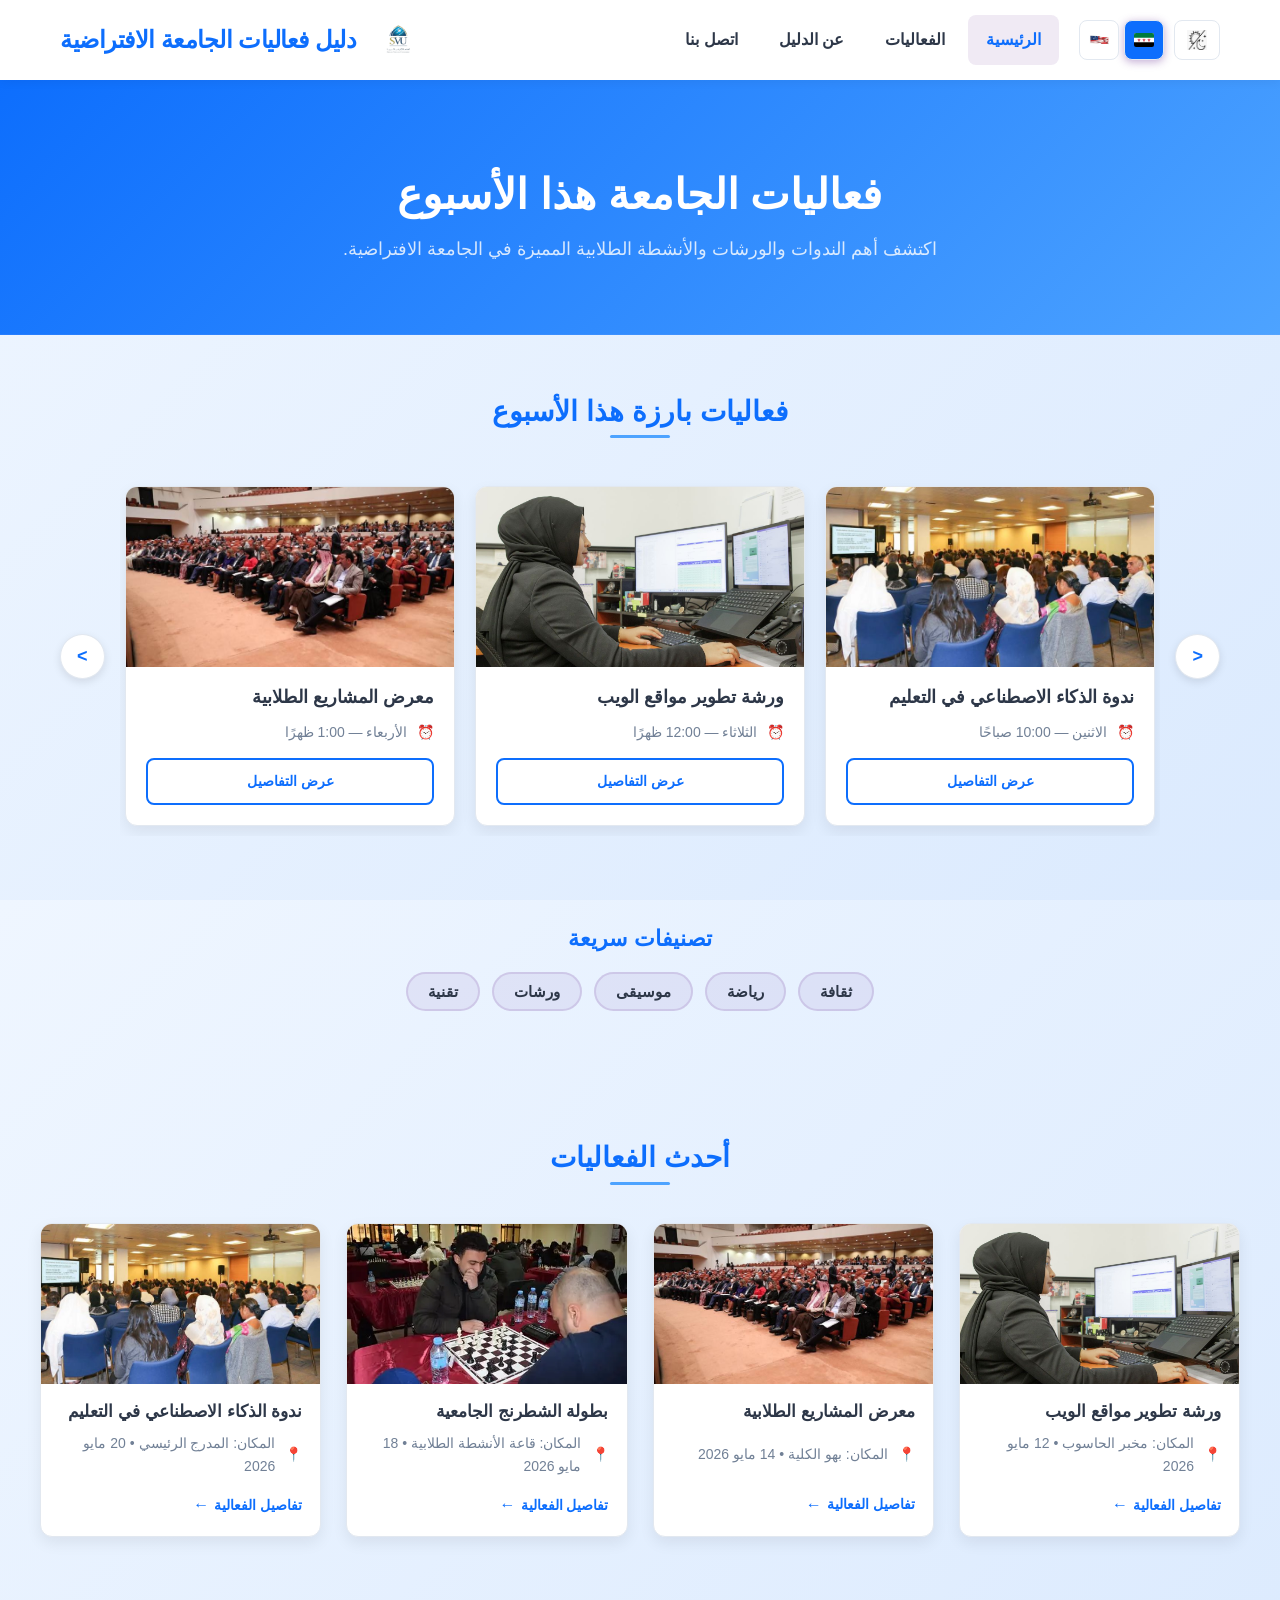
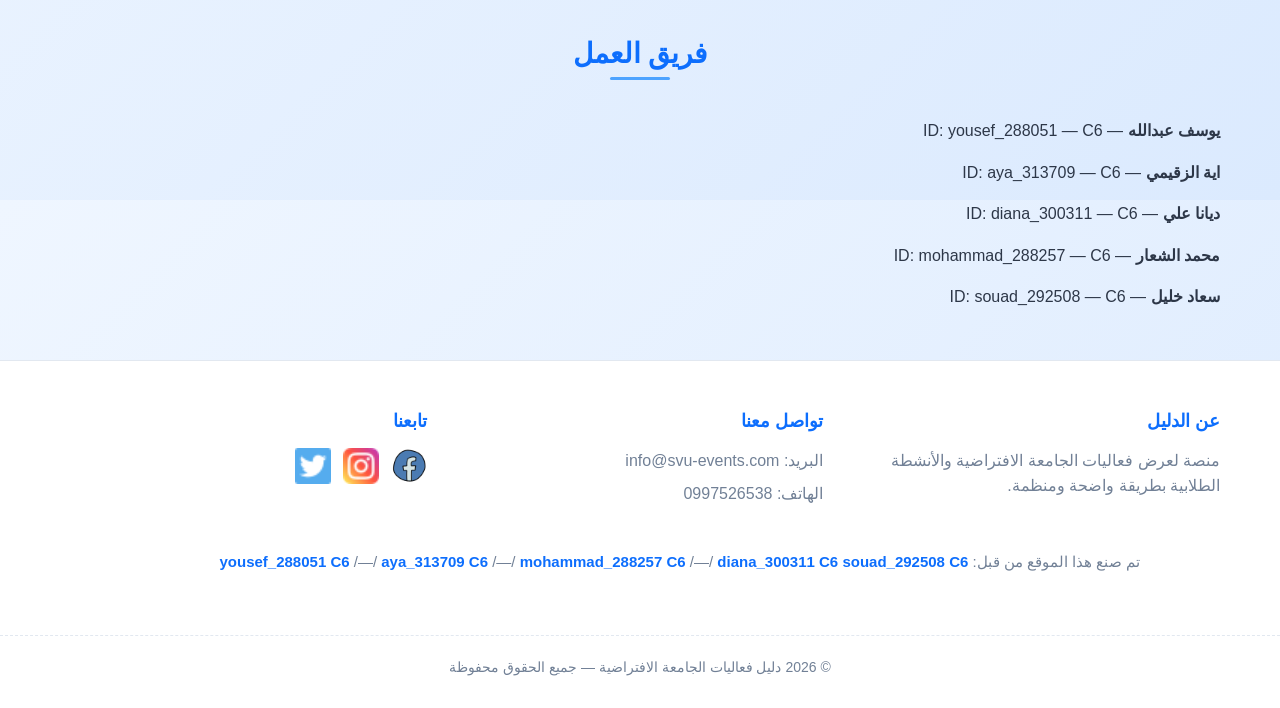
==== commit 5123e87e: "initial commit" ====
--- a/index.html
+++ b/index.html
@@ -201,11 +201,12 @@
     <div class="made-by container">
       <p>
         تم صنع هذا الموقع من قبل:
-        <strong>mohammad_286918 C4</strong> /—/
-        <strong>emad_151324 C7</strong> /—/
-        <strong>sarah_245810 C3</strong> /—/
-        <strong>hiba_allah_288225 C5</strong>
-      </p>
+        <strong>yousef_288051 C6</strong> /—/
+        <strong>aya_313709 C6</strong> /—/
+        <strong>mohammad_288257 C6</strong> /—/
+        <strong>diana_300311 C6</strong>
+        <strong>souad_292508 C6</strong>
+    </p>
     </div>
 
     <div class="copyright">
@@ -238,7 +239,7 @@
           emailInfo: 'البريد: info@svu-events.com',
           phoneInfo: 'الهاتف: 0997526538',
           followFooter: 'تابعنا',
-          madeBy: 'تم صنع هذا الموقع من قبل: mohammad_286918 /—/ emad_151324 /—/ sarah_245810 /—/ hiba_allah_288225',
+          madeBy: 'تم صنع هذا الموقع من قبل: yousef_288051 /—/ aya_313709 /—/ diana_300311 /—/ mohammad_288257 /—/ souad_292508',
           copyright: '© 2026 دليل فعاليات الجامعة الافتراضية — جميع الحقوق محفوظة'
         },
         en: {
@@ -258,7 +259,7 @@
           emailInfo: 'Email: info@svu-events.com',
           phoneInfo: 'Phone: 0997526538',
           followFooter: 'Follow Us',
-          madeBy: 'Made by: mohammad_286918 /—/ emad_151324 /—/ sarah_245810 /—/ hiba_allah_288225',
+          madeBy: ' made by: yousef_288051 /—/ aya_313709 /—/ diana_300311 /—/ mohammad_288257 /—/ souad_292508',
           copyright: '© 2026 Virtual University Events Guide — All rights reserved'
         }
       };
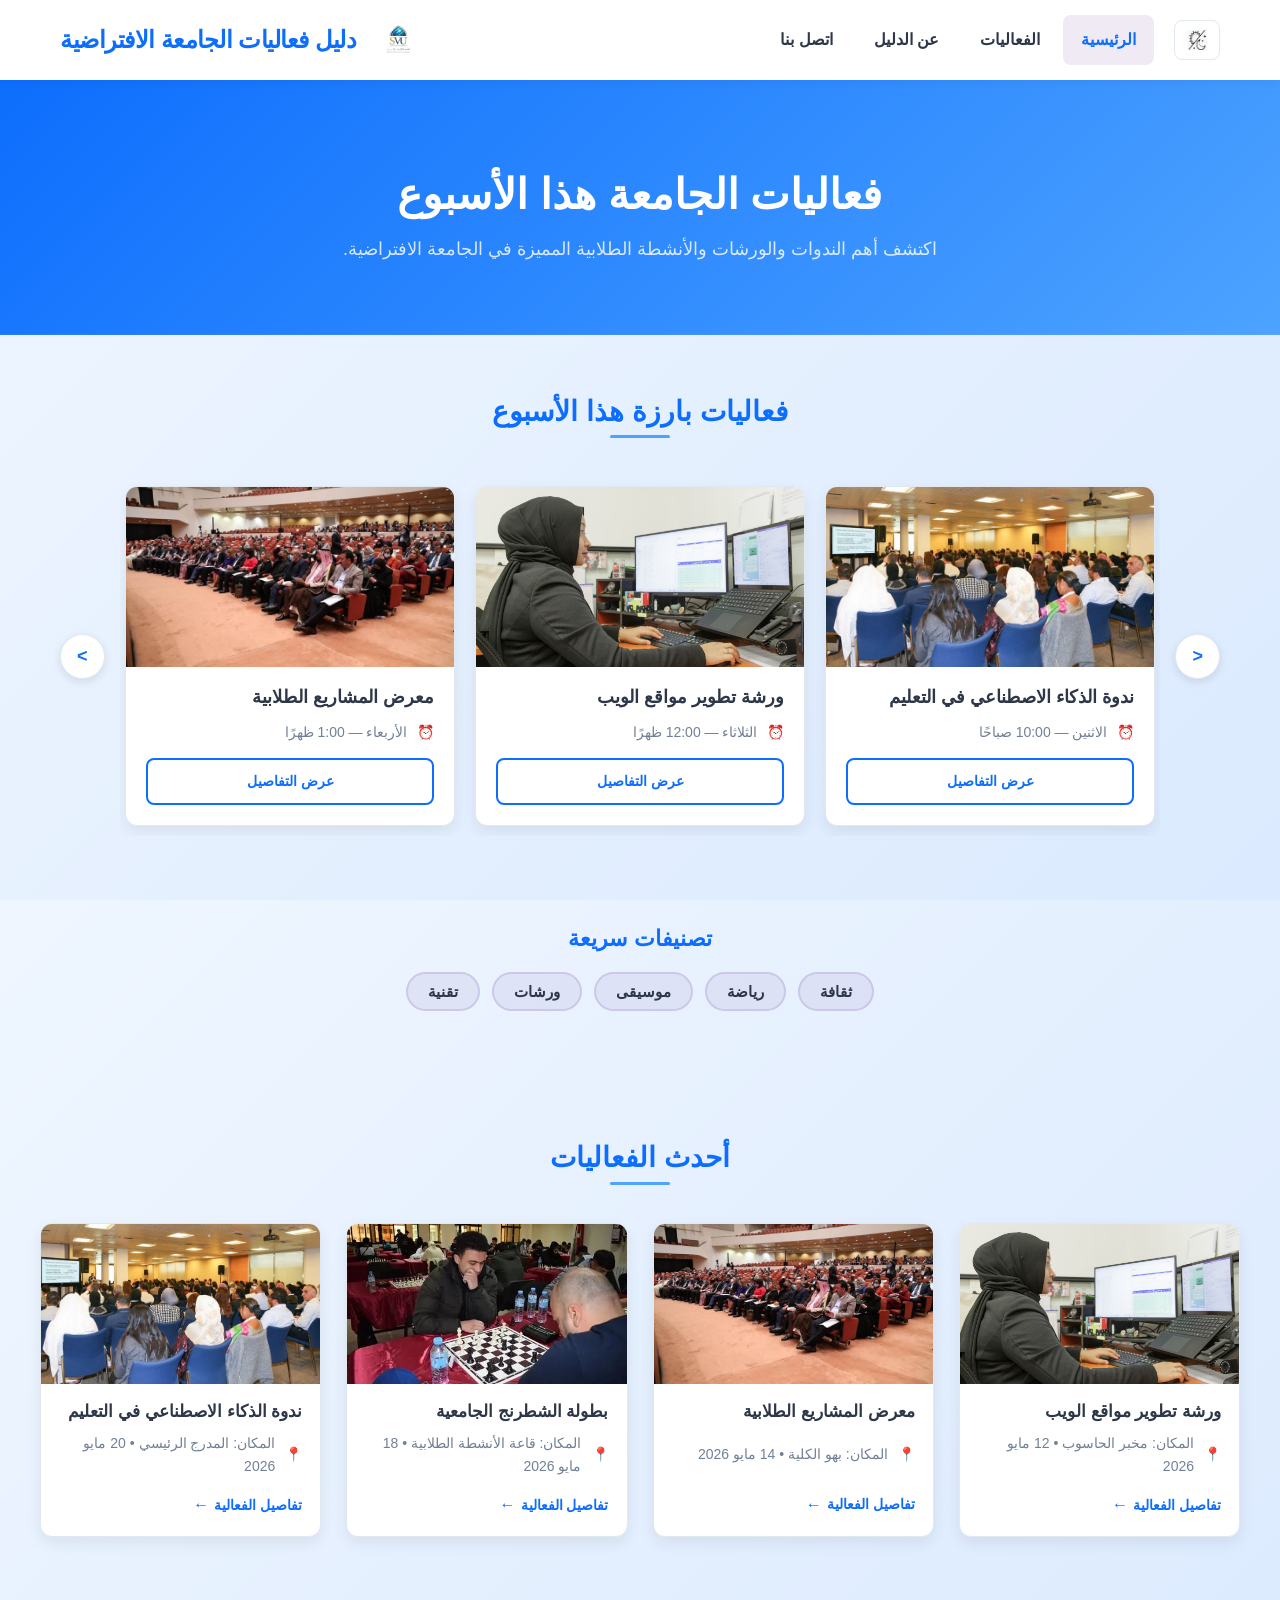
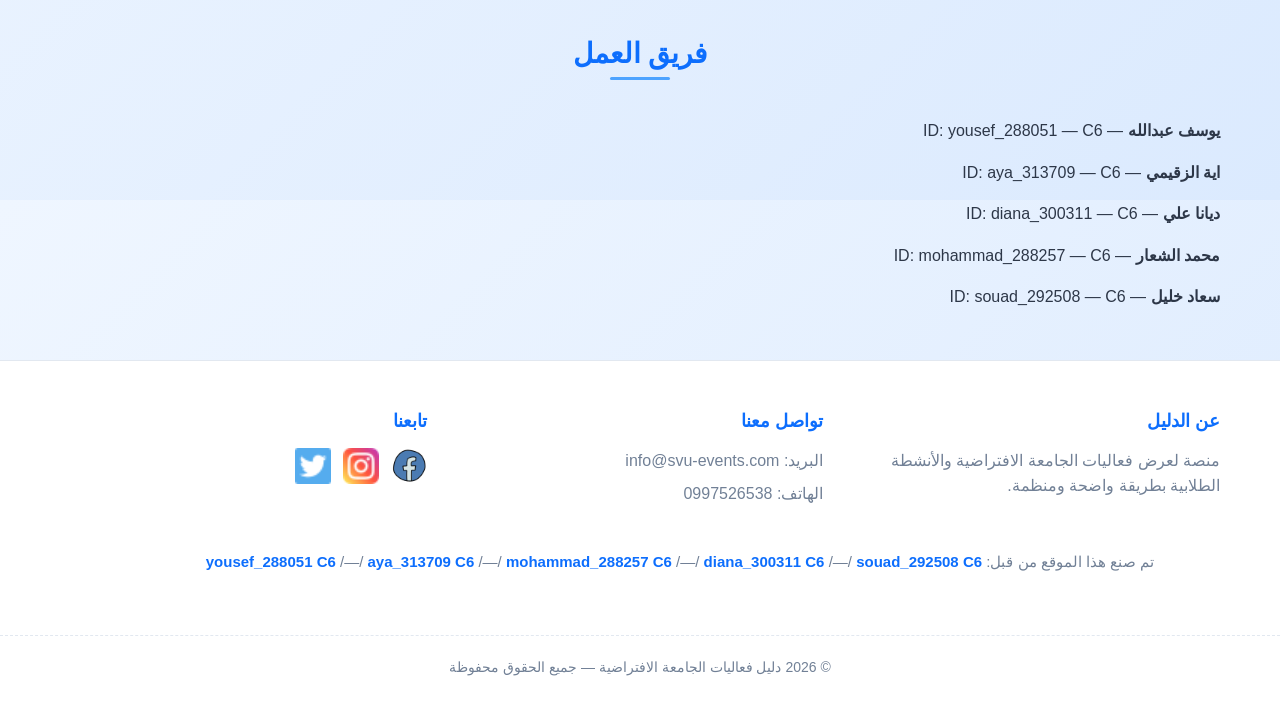
==== commit abb26dd6: "initial commit" ====
--- a/index.html
+++ b/index.html
@@ -32,15 +32,6 @@
         <button class="control-btn dark-mode-btn" id="darkModeBtn" title="الوضع المظلم">
           <img src="assets/img/day-and-night.png" alt="الوضع المظلم" style="width: 20px; height: 20px;" />
         </button>
-
-        <div class="language-buttons">
-          <button class="control-btn language-btn active" id="arabicBtn" title="العربية">
-            <img src="assets/img/Flag_of_Syria_(2025-).svg" alt="العربية" />
-          </button>
-          <button class="control-btn language-btn" id="englishBtn" title="English">
-            <img src="assets/img/UK.jpg" alt="English" />
-          </button>
-        </div>
       </div>
     </div>
   </header>
@@ -168,9 +159,8 @@
       <p><strong>يوسف عبدالله</strong> — ID: yousef_288051 — C6</p>
       <p><strong>اية الزقيمي</strong> — ID: aya_313709 — C6</p>
       <p><strong>ديانا علي</strong> — ID: diana_300311 — C6</p>
-      <p><strong> محمد الشعار</strong> — ID: mohammad_288257 — C6</p>
-      <p><strong> سعاد خليل</strong> — ID: souad_292508 — C6</p>
-
+      <p><strong>محمد الشعار</strong> — ID: mohammad_288257 — C6</p>
+      <p><strong>سعاد خليل</strong> — ID: souad_292508 — C6</p>
     </div>
   </section>
 
@@ -204,9 +194,9 @@
         <strong>yousef_288051 C6</strong> /—/
         <strong>aya_313709 C6</strong> /—/
         <strong>mohammad_288257 C6</strong> /—/
-        <strong>diana_300311 C6</strong>
+        <strong>diana_300311 C6</strong> /—/
         <strong>souad_292508 C6</strong>
-    </p>
+      </p>
     </div>
 
     <div class="copyright">
@@ -217,81 +207,5 @@
   <!-- Bootstrap JS -->
   <script src="https://cdn.jsdelivr.net/npm/bootstrap@5.3.0/dist/js/bootstrap.bundle.min.js"></script>
   <script src="assets/js/main.js"></script>
-
-  <!-- Translation JavaScript -->
-  <script>
-    window.updatePageTexts = function(lang) {
-      const texts = {
-        ar: {
-          title: 'دليل فعاليات الجامعة الافتراضية',
-          home: 'الرئيسية',
-          events: 'الفعاليات',
-          about: 'عن الدليل',
-          contact: 'اتصل بنا',
-          heroTitle: 'فعاليات الجامعة هذا الأسبوع',
-          heroSubtitle: 'اكتشف أهم الندوات والورشات والأنشطة الطلابية المميزة في الجامعة الافتراضية.',
-          featuredTitle: 'فعاليات بارزة هذا الأسبوع',
-          categoriesTitle: 'تصنيفات سريعة',
-          latestEvents: 'أحدث الفعاليات',
-          aboutFooter: 'عن الدليل',
-          aboutText: 'منصة لعرض فعاليات الجامعة الافتراضية والأنشطة الطلابية بطريقة واضحة ومنظمة.',
-          contactFooter: 'تواصل معنا',
-          emailInfo: 'البريد: info@svu-events.com',
-          phoneInfo: 'الهاتف: 0997526538',
-          followFooter: 'تابعنا',
-          madeBy: 'تم صنع هذا الموقع من قبل: yousef_288051 /—/ aya_313709 /—/ diana_300311 /—/ mohammad_288257 /—/ souad_292508',
-          copyright: '© 2026 دليل فعاليات الجامعة الافتراضية — جميع الحقوق محفوظة'
-        },
-        en: {
-          title: 'Virtual University Events Guide',
-          home: 'Home',
-          events: 'Events',
-          about: 'About',
-          contact: 'Contact Us',
-          heroTitle: 'University Events This Week',
-          heroSubtitle: 'Discover the most important seminars, workshops, and student activities at the virtual university.',
-          featuredTitle: 'Featured Events This Week',
-          categoriesTitle: 'Quick Categories',
-          latestEvents: 'Latest Events',
-          aboutFooter: 'About the Guide',
-          aboutText: 'A platform for presenting virtual university events and student activities in a clear and organized way.',
-          contactFooter: 'Contact Us',
-          emailInfo: 'Email: info@svu-events.com',
-          phoneInfo: 'Phone: 0997526538',
-          followFooter: 'Follow Us',
-          madeBy: ' made by: yousef_288051 /—/ aya_313709 /—/ diana_300311 /—/ mohammad_288257 /—/ souad_292508',
-          copyright: '© 2026 Virtual University Events Guide — All rights reserved'
-        }
-      };
-
-      const currentTexts = texts[lang];
-      document.title = currentTexts.title;
-
-      const elements = {
-        'nav a[href="index.html"]': currentTexts.home,
-        'nav a[href="events.html"]': currentTexts.events,
-        'nav a[href="about.html"]': currentTexts.about,
-        'nav a[href="contact.html"]': currentTexts.contact,
-        '.hero h1': currentTexts.heroTitle,
-        '.hero .lead': currentTexts.heroSubtitle,
-        '.featured .section-title h2': currentTexts.featuredTitle,
-        '.categories h3': currentTexts.categoriesTitle,
-        '.events .section-title h2': currentTexts.latestEvents,
-        '.site-footer .footer-grid .col:nth-child(1) h4': currentTexts.aboutFooter,
-        '.site-footer .footer-grid .col:nth-child(1) p': currentTexts.aboutText,
-        '.site-footer .footer-grid .col:nth-child(2) h4': currentTexts.contactFooter,
-        '.site-footer .footer-grid .col:nth-child(2) p:nth-child(2)': currentTexts.emailInfo,
-        '.site-footer .footer-grid .col:nth-child(2) p:nth-child(3)': currentTexts.phoneInfo,
-        '.site-footer .footer-grid .col:nth-child(3) h4': currentTexts.followFooter,
-        '.site-footer .made-by p': currentTexts.madeBy,
-        '.site-footer .copyright': currentTexts.copyright
-      };
-
-      Object.entries(elements).forEach(([selector, text]) => {
-        const element = document.querySelector(selector);
-        if (element) element.textContent = text;
-      });
-    };
-  </script>
 </body>
 </html>
